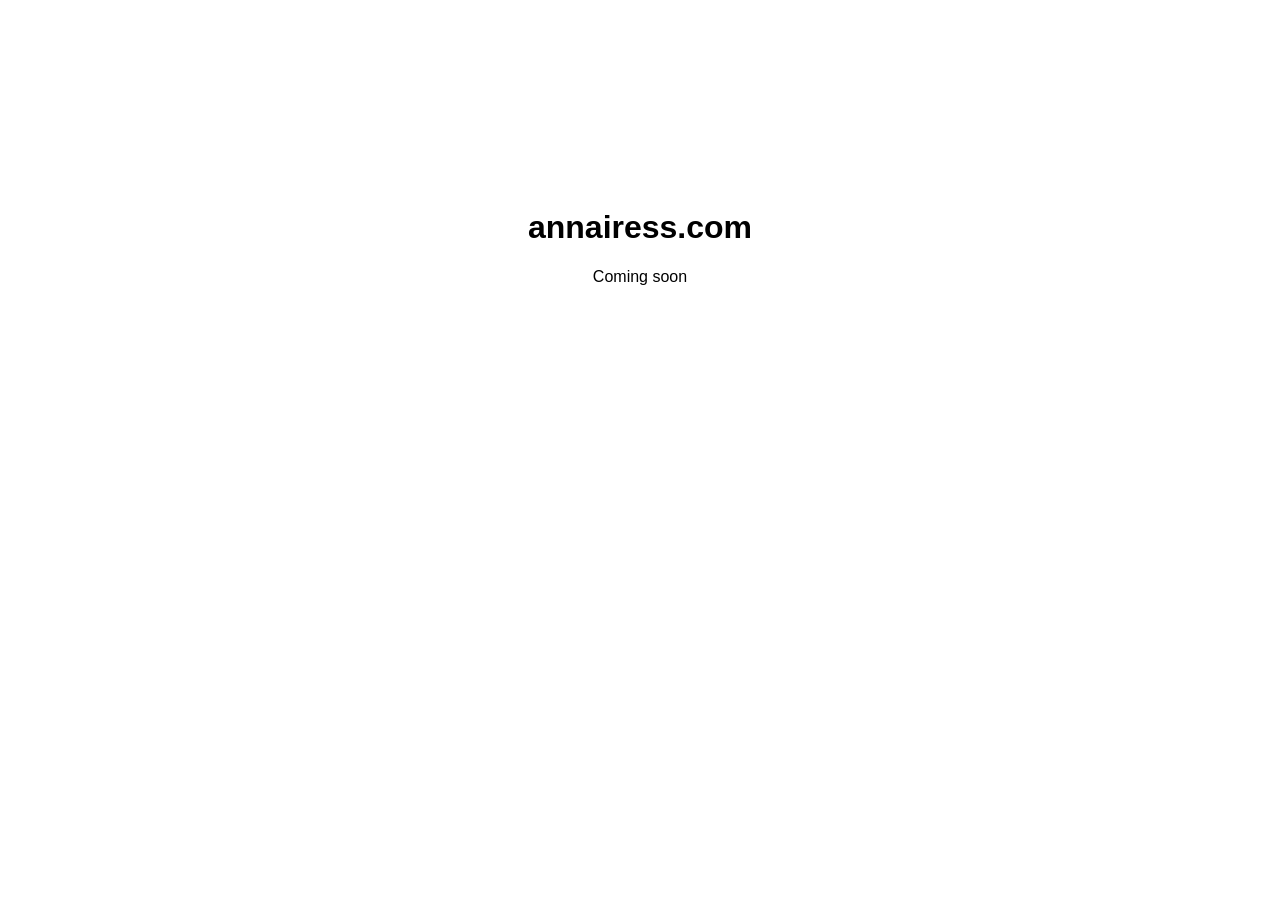
==== index.html @ ee12706c "Create index.html" ====
<!DOCTYPE html>
  <html lang="en">
  <head><meta charset="utf-8"><meta name="viewport" content="width=device-width, initial-scale=1"><title>annairess.com</title></head>
  <body style="font-family:sans-serif;text-align:center;padding-top:20vh"><h1>annairess.com</h1><p>Coming soon</p></body>
  </html>
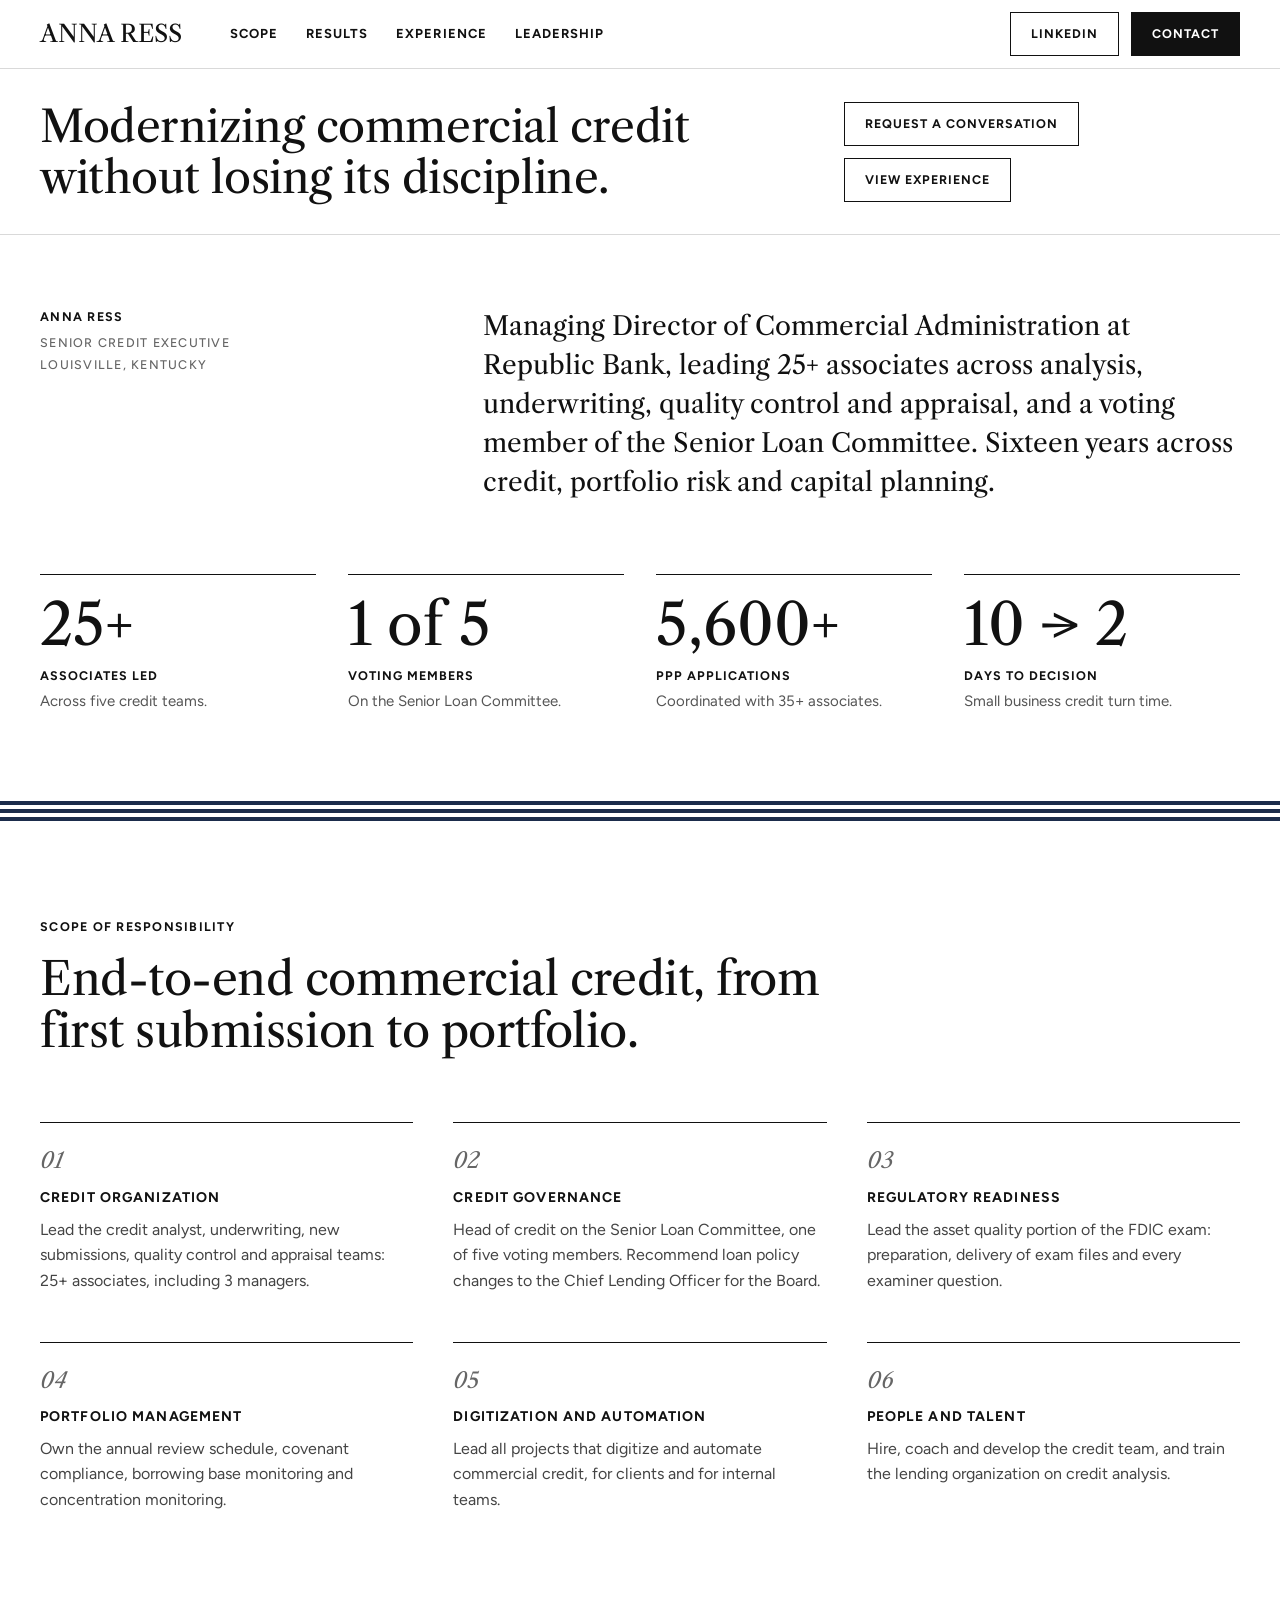
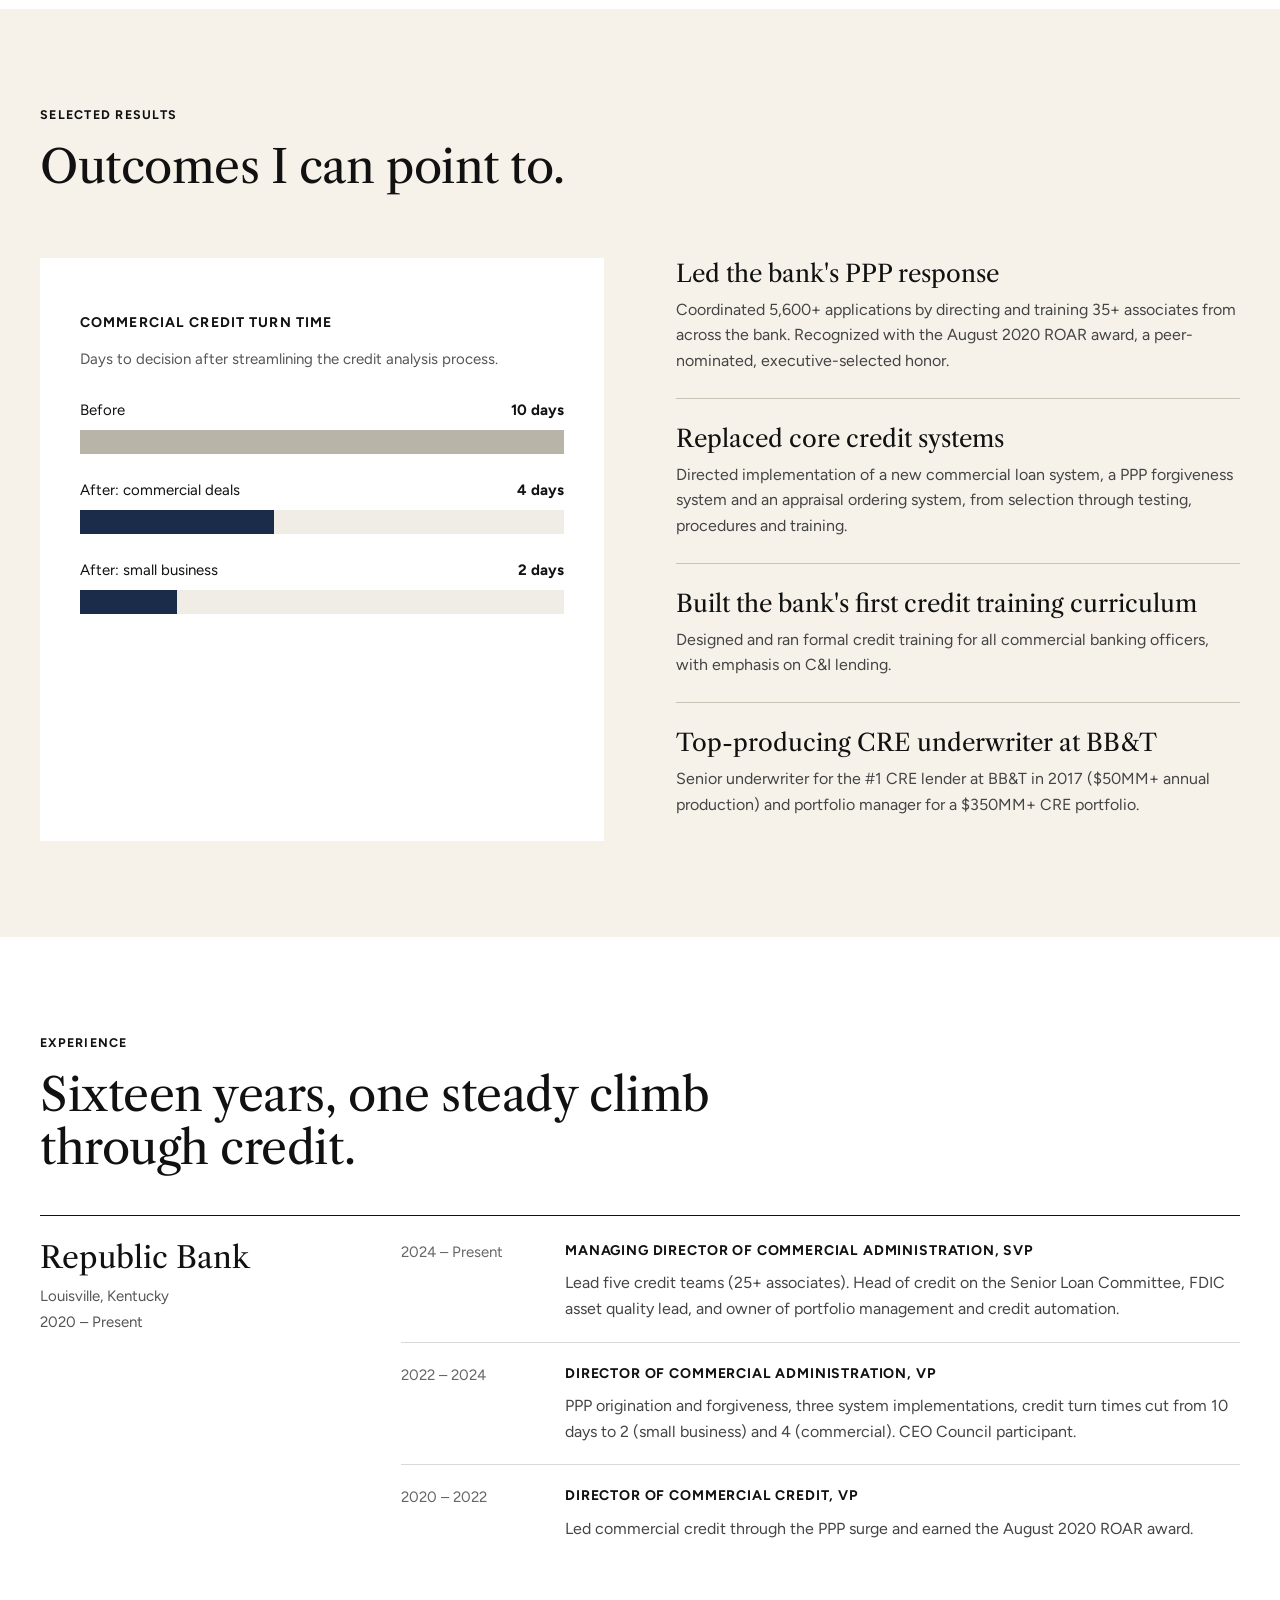
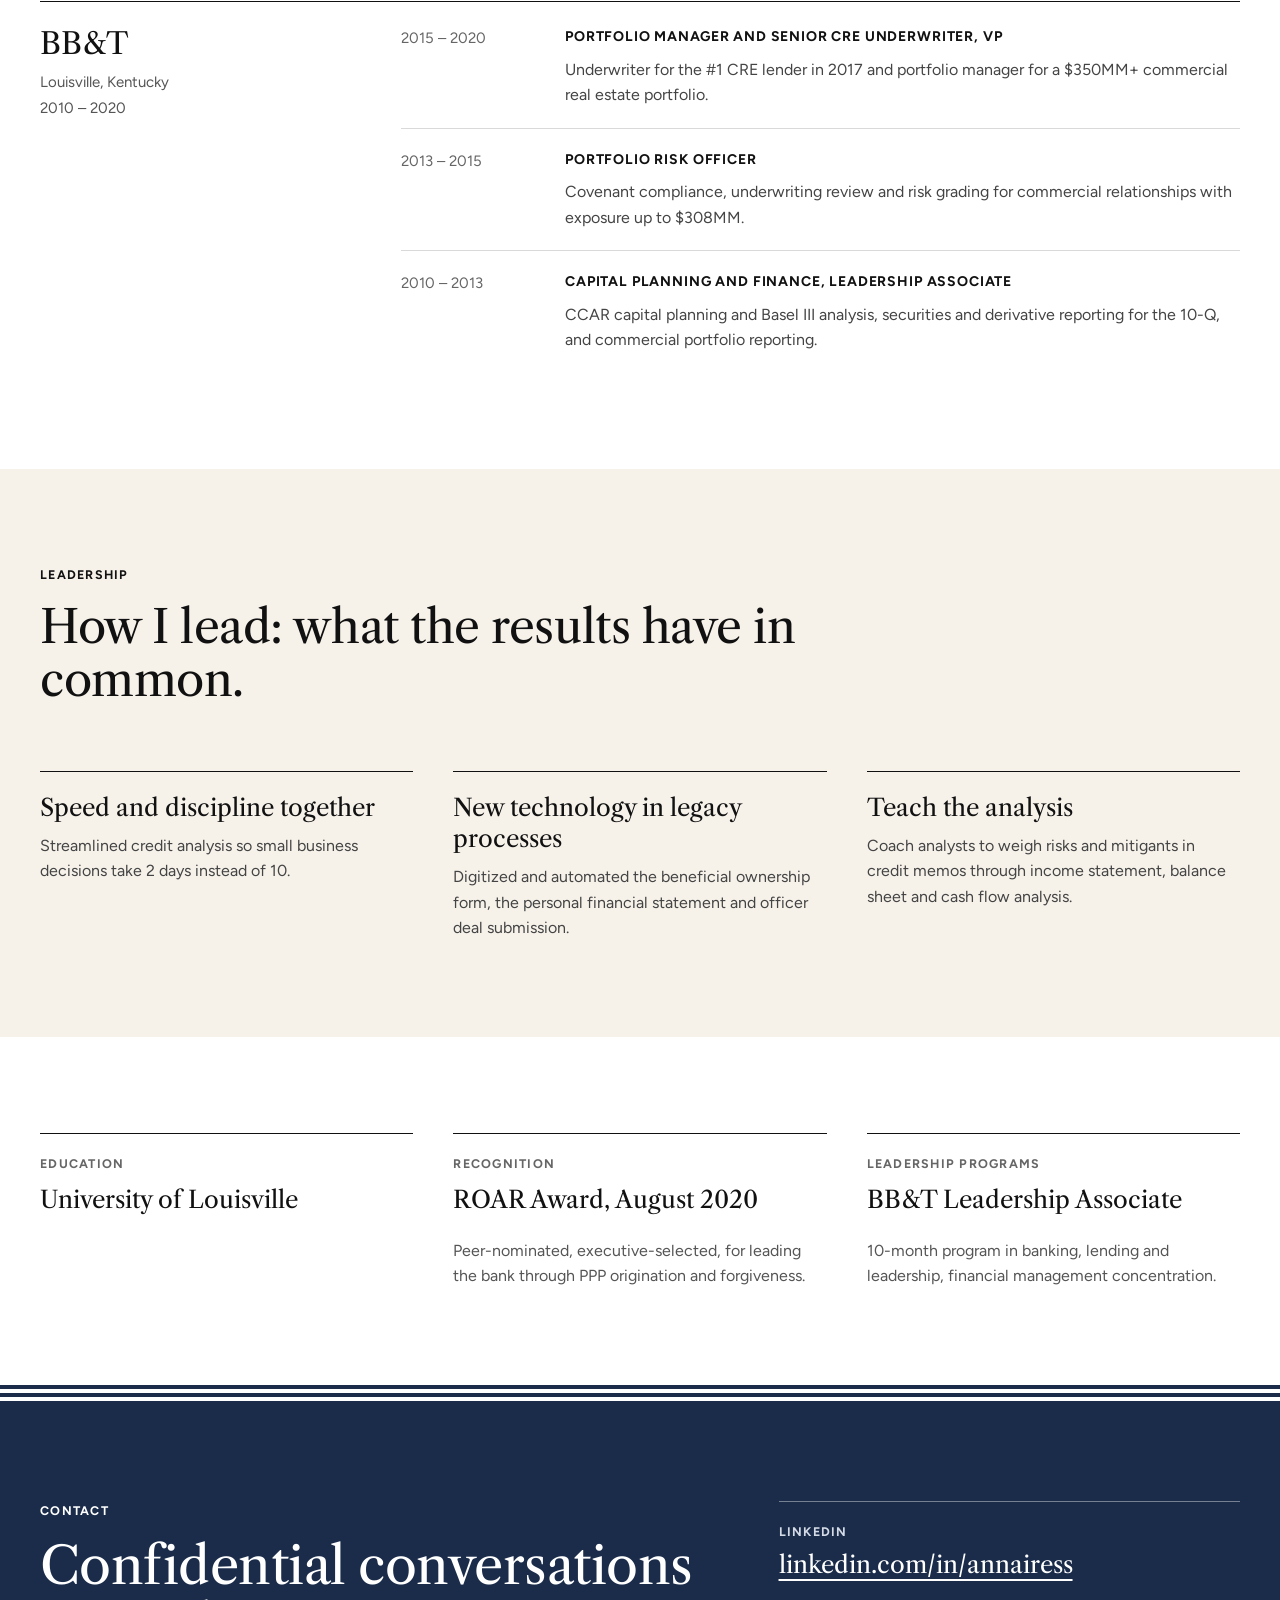
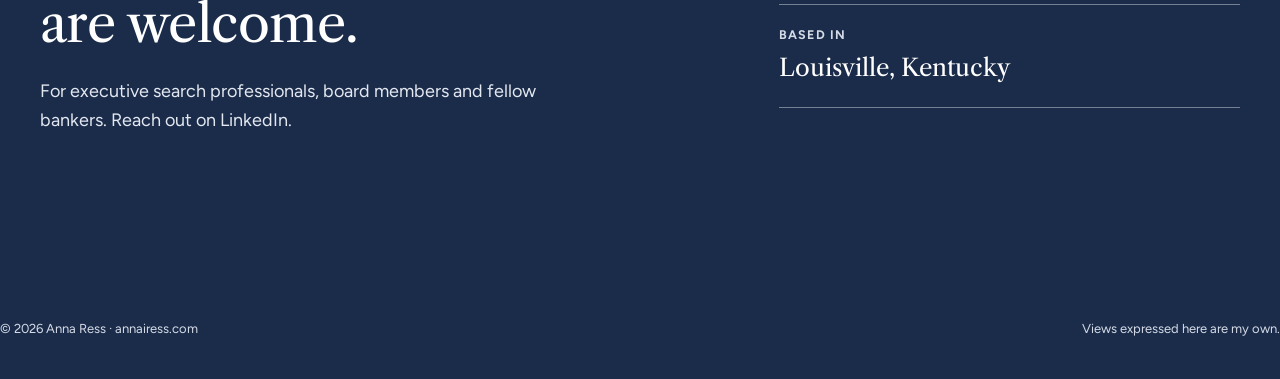
==== commit 38f02b3f: "Build production site from approved design Replaces the coming-soon placeholder with a responsive, s" ====
--- a/index.html
+++ b/index.html
@@ -1,5 +1,339 @@
 <!DOCTYPE html>
-  <html lang="en">
-  <head><meta charset="utf-8"><meta name="viewport" content="width=device-width, initial-scale=1"><title>annairess.com</title></head>
-  <body style="font-family:sans-serif;text-align:center;padding-top:20vh"><h1>annairess.com</h1><p>Coming soon</p></body>
-  </html>
+<html lang="en">
+<head>
+<meta charset="UTF-8">
+<meta name="viewport" content="width=device-width, initial-scale=1">
+<title>Anna Ress | Senior Credit Executive</title>
+<meta name="description" content="Managing Director of Commercial Administration at Republic Bank, leading 25+ associates across analysis, underwriting, quality control and appraisal, and a voting member of the Senior Loan Committee. Sixteen years across credit, portfolio risk and capital planning.">
+<link rel="canonical" href="https://annairess.com/">
+<meta name="theme-color" content="#1B2C4B">
+
+<meta property="og:type" content="website">
+<meta property="og:title" content="Anna Ress | Senior Credit Executive">
+<meta property="og:description" content="Managing Director of Commercial Administration at Republic Bank, leading 25+ associates across analysis, underwriting, quality control and appraisal, and a voting member of the Senior Loan Committee.">
+<meta property="og:url" content="https://annairess.com/">
+<meta property="og:site_name" content="Anna Ress">
+
+<meta name="twitter:card" content="summary">
+<meta name="twitter:title" content="Anna Ress | Senior Credit Executive">
+<meta name="twitter:description" content="Managing Director of Commercial Administration at Republic Bank, leading 25+ associates across analysis, underwriting, quality control and appraisal, and a voting member of the Senior Loan Committee.">
+
+<link rel="icon" type="image/svg+xml" href="data:image/svg+xml,%3Csvg xmlns='http://www.w3.org/2000/svg' viewBox='0 0 64 64'%3E%3Crect width='64' height='64' fill='%231B2C4B'/%3E%3Ctext x='32' y='42' font-family='Georgia, serif' font-size='26' fill='%23FFFFFF' text-anchor='middle'%3EAR%3C/text%3E%3C/svg%3E">
+
+<link rel="preconnect" href="https://fonts.googleapis.com">
+<link rel="preconnect" href="https://fonts.gstatic.com" crossorigin>
+<link href="https://fonts.googleapis.com/css2?family=Figtree:wght@400;500;700&amp;family=Libre+Caslon+Text:ital@0;1&amp;display=swap" rel="stylesheet">
+
+<link rel="stylesheet" href="css/styles.css">
+</head>
+<body>
+<a class="skip-link" href="#main">Skip to content</a>
+
+<header id="top" class="site-header">
+  <div class="container header-inner">
+    <div class="header-left">
+      <a href="#top" class="wordmark">ANNA RESS</a>
+      <nav class="primary-nav" aria-label="Primary" id="primary-nav">
+        <a class="navlink" href="#scope">Scope</a>
+        <a class="navlink" href="#results">Results</a>
+        <a class="navlink" href="#experience">Experience</a>
+        <a class="navlink" href="#leadership">Leadership</a>
+        <a class="navlink nav-linkedin-mobile" href="https://www.linkedin.com/in/annairess">LinkedIn</a>
+      </nav>
+    </div>
+    <div class="header-right">
+      <a href="https://www.linkedin.com/in/annairess" class="btn btn-outline btn-linkedin">LinkedIn</a>
+      <a href="#contact" class="btn btn-solid">Contact</a>
+      <button type="button" class="menu-toggle" id="menu-toggle" aria-expanded="false" aria-controls="primary-nav">
+        <span class="sr-only">Menu</span>
+        <span class="menu-toggle-icon" aria-hidden="true"></span>
+      </button>
+    </div>
+  </div>
+</header>
+
+<main id="main">
+
+  <section class="statement">
+    <div class="container statement-inner">
+      <h1>Modernizing commercial credit without losing its discipline.</h1>
+      <div class="statement-actions">
+        <a href="#contact" class="btn btn-outline">Request a conversation</a>
+        <a href="#experience" class="btn btn-outline">View experience</a>
+      </div>
+    </div>
+  </section>
+
+  <!-- TODO: full-width photo band goes here once a professional photo is available -->
+
+  <section class="intro">
+    <div class="container intro-inner">
+      <div class="intro-meta">
+        <div class="intro-name">Anna Ress</div>
+        <div class="intro-title">Senior Credit Executive</div>
+        <div class="intro-location">Louisville, Kentucky</div>
+      </div>
+      <p class="intro-copy">Managing Director of Commercial Administration at Republic Bank, leading 25+ associates across analysis, underwriting, quality control and appraisal, and a voting member of the Senior Loan Committee. Sixteen years across credit, portfolio risk and capital planning.</p>
+    </div>
+  </section>
+
+  <section class="stats" aria-label="Career at a glance">
+    <div class="container stats-grid">
+      <div class="stat">
+        <div class="stat-number">25+</div>
+        <div class="stat-label">Associates led</div>
+        <div class="stat-copy">Across five credit teams.</div>
+      </div>
+      <div class="stat">
+        <div class="stat-number">1 of 5</div>
+        <div class="stat-label">Voting members</div>
+        <div class="stat-copy">On the Senior Loan Committee.</div>
+      </div>
+      <div class="stat">
+        <div class="stat-number">5,600+</div>
+        <div class="stat-label">PPP applications</div>
+        <div class="stat-copy">Coordinated with 35+ associates.</div>
+      </div>
+      <div class="stat">
+        <div class="stat-number">10 &rarr; 2</div>
+        <div class="stat-label">Days to decision</div>
+        <div class="stat-copy">Small business credit turn time.</div>
+      </div>
+    </div>
+  </section>
+
+  <div class="stripe-band" aria-hidden="true"></div>
+
+  <section id="scope" class="section">
+    <div class="container">
+      <div class="eyebrow">Scope of responsibility</div>
+      <h2 class="section-heading">End-to-end commercial credit, from first submission to portfolio.</h2>
+      <div class="scope-grid">
+        <div class="scope-card">
+          <div class="scope-index">01</div>
+          <h3>Credit organization</h3>
+          <p>Lead the credit analyst, underwriting, new submissions, quality control and appraisal teams: 25+ associates, including 3 managers.</p>
+        </div>
+        <div class="scope-card">
+          <div class="scope-index">02</div>
+          <h3>Credit governance</h3>
+          <p>Head of credit on the Senior Loan Committee, one of five voting members. Recommend loan policy changes to the Chief Lending Officer for the Board.</p>
+        </div>
+        <div class="scope-card">
+          <div class="scope-index">03</div>
+          <h3>Regulatory readiness</h3>
+          <p>Lead the asset quality portion of the FDIC exam: preparation, delivery of exam files and every examiner question.</p>
+        </div>
+        <div class="scope-card">
+          <div class="scope-index">04</div>
+          <h3>Portfolio management</h3>
+          <p>Own the annual review schedule, covenant compliance, borrowing base monitoring and concentration monitoring.</p>
+        </div>
+        <div class="scope-card">
+          <div class="scope-index">05</div>
+          <h3>Digitization and automation</h3>
+          <p>Lead all projects that digitize and automate commercial credit, for clients and for internal teams.</p>
+        </div>
+        <div class="scope-card">
+          <div class="scope-index">06</div>
+          <h3>People and talent</h3>
+          <p>Hire, coach and develop the credit team, and train the lending organization on credit analysis.</p>
+        </div>
+      </div>
+    </div>
+  </section>
+
+  <section id="results" class="section section-cream">
+    <div class="container">
+      <div class="eyebrow">Selected results</div>
+      <h2 class="section-heading">Outcomes I can point to.</h2>
+      <div class="results-grid">
+        <div class="turn-time-card">
+          <h3 class="turn-time-title">Commercial credit turn time</h3>
+          <p class="turn-time-copy">Days to decision after streamlining the credit analysis process.</p>
+          <div class="bars">
+            <div class="bar-row">
+              <div class="bar-labels"><span>Before</span><span class="bar-value">10 days</span></div>
+              <div class="bar-track"><div class="bar-fill bar-fill-before" style="width:100%"></div></div>
+            </div>
+            <div class="bar-row">
+              <div class="bar-labels"><span>After: commercial deals</span><span class="bar-value">4 days</span></div>
+              <div class="bar-track"><div class="bar-fill bar-fill-after" style="width:40%"></div></div>
+            </div>
+            <div class="bar-row">
+              <div class="bar-labels"><span>After: small business</span><span class="bar-value">2 days</span></div>
+              <div class="bar-track"><div class="bar-fill bar-fill-after" style="width:20%"></div></div>
+            </div>
+          </div>
+        </div>
+        <div class="results-list">
+          <div class="results-item">
+            <h3>Led the bank's PPP response</h3>
+            <p>Coordinated 5,600+ applications by directing and training 35+ associates from across the bank. Recognized with the August 2020 ROAR award, a peer-nominated, executive-selected honor.</p>
+          </div>
+          <div class="results-item">
+            <h3>Replaced core credit systems</h3>
+            <p>Directed implementation of a new commercial loan system, a PPP forgiveness system and an appraisal ordering system, from selection through testing, procedures and training.</p>
+          </div>
+          <div class="results-item">
+            <h3>Built the bank's first credit training curriculum</h3>
+            <p>Designed and ran formal credit training for all commercial banking officers, with emphasis on C&amp;I lending.</p>
+          </div>
+          <div class="results-item results-item-last">
+            <h3>Top-producing CRE underwriter at BB&amp;T</h3>
+            <p>Senior underwriter for the #1 CRE lender at BB&amp;T in 2017 ($50MM+ annual production) and portfolio manager for a $350MM+ CRE portfolio.</p>
+          </div>
+        </div>
+      </div>
+    </div>
+  </section>
+
+  <section id="experience" class="section">
+    <div class="container">
+      <div class="eyebrow">Experience</div>
+      <h2 class="section-heading">Sixteen years, one steady climb through credit.</h2>
+
+      <div class="job">
+        <div class="job-company">
+          <h3>Republic Bank</h3>
+          <div class="job-location">Louisville, Kentucky</div>
+          <div class="job-years">2020 &ndash; Present</div>
+          <!-- TODO: add bank asset size here -->
+        </div>
+        <div class="job-roles">
+          <div class="role">
+            <div class="role-years">2024 &ndash; Present</div>
+            <div class="role-body">
+              <h4>Managing Director of Commercial Administration, SVP</h4>
+              <p>Lead five credit teams (25+ associates). Head of credit on the Senior Loan Committee, FDIC asset quality lead, and owner of portfolio management and credit automation.</p>
+            </div>
+          </div>
+          <div class="role">
+            <div class="role-years">2022 &ndash; 2024</div>
+            <div class="role-body">
+              <h4>Director of Commercial Administration, VP</h4>
+              <p>PPP origination and forgiveness, three system implementations, credit turn times cut from 10 days to 2 (small business) and 4 (commercial). CEO Council participant.</p>
+            </div>
+          </div>
+          <div class="role">
+            <div class="role-years">2020 &ndash; 2022</div>
+            <div class="role-body">
+              <h4>Director of Commercial Credit, VP</h4>
+              <p>Led commercial credit through the PPP surge and earned the August 2020 ROAR award.</p>
+            </div>
+          </div>
+        </div>
+      </div>
+
+      <div class="job">
+        <div class="job-company">
+          <h3>BB&amp;T</h3>
+          <div class="job-location">Louisville, Kentucky</div>
+          <div class="job-years">2010 &ndash; 2020</div>
+        </div>
+        <div class="job-roles">
+          <div class="role">
+            <div class="role-years">2015 &ndash; 2020</div>
+            <div class="role-body">
+              <h4>Portfolio Manager and Senior CRE Underwriter, VP</h4>
+              <p>Underwriter for the #1 CRE lender in 2017 and portfolio manager for a $350MM+ commercial real estate portfolio.</p>
+            </div>
+          </div>
+          <div class="role">
+            <div class="role-years">2013 &ndash; 2015</div>
+            <div class="role-body">
+              <h4>Portfolio Risk Officer</h4>
+              <p>Covenant compliance, underwriting review and risk grading for commercial relationships with exposure up to $308MM.</p>
+            </div>
+          </div>
+          <div class="role">
+            <div class="role-years">2010 &ndash; 2013</div>
+            <div class="role-body">
+              <h4>Capital Planning and Finance, Leadership Associate</h4>
+              <p>CCAR capital planning and Basel III analysis, securities and derivative reporting for the 10-Q, and commercial portfolio reporting.</p>
+            </div>
+          </div>
+        </div>
+      </div>
+    </div>
+  </section>
+
+  <section id="leadership" class="section section-cream">
+    <div class="container">
+      <div class="eyebrow">Leadership</div>
+      <h2 class="section-heading">How I lead: what the results have in common.</h2>
+      <div class="leadership-grid">
+        <div class="leadership-card">
+          <h3>Speed and discipline together</h3>
+          <p>Streamlined credit analysis so small business decisions take 2 days instead of 10.</p>
+        </div>
+        <div class="leadership-card">
+          <h3>New technology in legacy processes</h3>
+          <p>Digitized and automated the beneficial ownership form, the personal financial statement and officer deal submission.</p>
+        </div>
+        <div class="leadership-card">
+          <h3>Teach the analysis</h3>
+          <p>Coach analysts to weigh risks and mitigants in credit memos through income statement, balance sheet and cash flow analysis.</p>
+        </div>
+      </div>
+    </div>
+  </section>
+
+  <section class="section edu-recognition" aria-label="Education and recognition">
+    <div class="container edu-grid">
+      <div class="edu-card">
+        <div class="eyebrow eyebrow-muted">Education</div>
+        <h3>University of Louisville</h3>
+        <!-- TODO: add degree and graduation year here -->
+      </div>
+      <div class="edu-card">
+        <div class="eyebrow eyebrow-muted">Recognition</div>
+        <h3>ROAR Award, August 2020</h3>
+        <p>Peer-nominated, executive-selected, for leading the bank through PPP origination and forgiveness.</p>
+      </div>
+      <div class="edu-card">
+        <div class="eyebrow eyebrow-muted">Leadership programs</div>
+        <h3>BB&amp;T Leadership Associate</h3>
+        <p>10-month program in banking, lending and leadership, financial management concentration.</p>
+      </div>
+    </div>
+  </section>
+
+  <div class="stripe-band" aria-hidden="true"></div>
+
+  <section id="contact" class="section section-contact">
+    <div class="container">
+      <div class="contact-grid">
+        <div class="contact-copy">
+          <div class="eyebrow eyebrow-light">Contact</div>
+          <h2 class="section-heading contact-heading">Confidential conversations are welcome.</h2>
+          <p class="contact-lede">For executive search professionals, board members and fellow bankers. Reach out on LinkedIn.</p>
+          <!-- TODO: add "Download résumé (PDF)" button here once the PDF is ready -->
+        </div>
+        <div class="contact-details">
+          <!-- TODO: add email row here once a public email address is chosen -->
+          <div class="contact-row">
+            <div class="contact-row-label">LinkedIn</div>
+            <a href="https://www.linkedin.com/in/annairess" class="contact-row-value">linkedin.com/in/annairess</a>
+          </div>
+          <div class="contact-row contact-row-bordered">
+            <div class="contact-row-label">Based in</div>
+            <div class="contact-row-value contact-row-static">Louisville, Kentucky</div>
+          </div>
+        </div>
+      </div>
+    </div>
+  </section>
+
+</main>
+
+<footer class="site-footer">
+  <div class="container footer-inner">
+    <span>&copy; 2026 Anna Ress &middot; annairess.com</span>
+    <span>Views expressed here are my own.</span>
+  </div>
+</footer>
+
+<script src="js/main.js"></script>
+</body>
+</html>
--- a/css/styles.css
+++ b/css/styles.css
@@ -0,0 +1,910 @@
+:root {
+  --accent: #1B2C4B;
+  --ink: #111111;
+  --cream: #F6F2EA;
+  --rule: #D9D9D9;
+  --muted: #666666;
+  --muted-copy: #444444;
+  --muted-light: #555555;
+  --white: #FFFFFF;
+  --max-width: 1280px;
+  --side-padding: 20px;
+  --header-height: 64px;
+}
+
+@media (min-width: 640px) {
+  :root {
+    --side-padding: 40px;
+  }
+}
+
+*, *::before, *::after {
+  box-sizing: border-box;
+}
+
+html {
+  scroll-behavior: smooth;
+  scroll-padding-top: calc(var(--header-height) + 12px);
+}
+
+@media (prefers-reduced-motion: reduce) {
+  html {
+    scroll-behavior: auto;
+  }
+  *, *::before, *::after {
+    animation-duration: 0.01ms !important;
+    animation-iteration-count: 1 !important;
+    transition-duration: 0.01ms !important;
+  }
+}
+
+body {
+  margin: 0;
+  background: var(--white);
+  color: var(--ink);
+  font-family: 'Figtree', sans-serif;
+  font-size: 17px;
+  line-height: 1.6;
+  -webkit-font-smoothing: antialiased;
+}
+
+h1, h2, h3, h4 {
+  font-family: 'Libre Caslon Text', serif;
+  font-weight: 400;
+  color: var(--ink);
+}
+
+p {
+  margin: 0;
+}
+
+a {
+  color: inherit;
+}
+
+img {
+  max-width: 100%;
+  display: block;
+}
+
+.container {
+  max-width: var(--max-width);
+  margin: 0 auto;
+  padding-left: var(--side-padding);
+  padding-right: var(--side-padding);
+  box-sizing: border-box;
+}
+
+.sr-only {
+  position: absolute;
+  width: 1px;
+  height: 1px;
+  padding: 0;
+  margin: -1px;
+  overflow: hidden;
+  clip: rect(0, 0, 0, 0);
+  white-space: nowrap;
+  border: 0;
+}
+
+.skip-link {
+  position: absolute;
+  left: 8px;
+  top: -100px;
+  background: var(--accent);
+  color: var(--white);
+  padding: 12px 20px;
+  font-size: 14px;
+  font-weight: 700;
+  text-decoration: none;
+  z-index: 100;
+  transition: top 0.15s ease;
+}
+
+.skip-link:focus {
+  top: 8px;
+}
+
+a:focus-visible,
+button:focus-visible {
+  outline: 3px solid var(--accent);
+  outline-offset: 2px;
+}
+
+/* Buttons */
+.btn {
+  display: inline-flex;
+  align-items: center;
+  justify-content: center;
+  min-height: 44px;
+  padding: 0 20px;
+  box-sizing: border-box;
+  font-size: 12.5px;
+  font-weight: 700;
+  letter-spacing: 0.08em;
+  text-transform: uppercase;
+  text-decoration: none;
+  white-space: nowrap;
+  border: 1px solid var(--ink);
+}
+
+.btn-outline {
+  color: var(--ink);
+  background: var(--white);
+}
+
+.btn-solid {
+  color: var(--white);
+  background: var(--ink);
+}
+
+/* Header */
+.site-header {
+  position: sticky;
+  top: 0;
+  z-index: 10;
+  background: var(--white);
+  border-bottom: 1px solid var(--rule);
+}
+
+.header-inner {
+  min-height: var(--header-height);
+  display: flex;
+  align-items: center;
+  justify-content: space-between;
+  flex-wrap: wrap;
+  gap: 8px 24px;
+  padding-top: 10px;
+  padding-bottom: 10px;
+}
+
+.header-left {
+  display: flex;
+  align-items: center;
+  gap: 48px;
+}
+
+.wordmark {
+  font-family: 'Libre Caslon Text', serif;
+  font-size: 24px;
+  letter-spacing: -0.01em;
+  color: var(--ink);
+  text-decoration: none;
+  white-space: nowrap;
+}
+
+.primary-nav {
+  display: flex;
+  align-items: center;
+  gap: 28px;
+}
+
+.navlink {
+  font-size: 13px;
+  font-weight: 700;
+  letter-spacing: 0.08em;
+  text-transform: uppercase;
+  color: var(--ink);
+  text-decoration: none;
+}
+
+.nav-linkedin-mobile {
+  display: none;
+}
+
+.header-right {
+  display: flex;
+  align-items: center;
+  gap: 12px;
+}
+
+.menu-toggle {
+  display: none;
+  align-items: center;
+  justify-content: center;
+  width: 44px;
+  height: 44px;
+  padding: 0;
+  background: var(--white);
+  border: 1px solid var(--ink);
+  cursor: pointer;
+}
+
+.menu-toggle-icon,
+.menu-toggle-icon::before,
+.menu-toggle-icon::after {
+  display: block;
+  width: 20px;
+  height: 2px;
+  background: var(--ink);
+  position: relative;
+  transition: transform 0.15s ease, opacity 0.15s ease;
+}
+
+.menu-toggle-icon::before,
+.menu-toggle-icon::after {
+  content: "";
+  position: absolute;
+  left: 0;
+}
+
+.menu-toggle-icon::before {
+  top: -6px;
+}
+
+.menu-toggle-icon::after {
+  top: 6px;
+}
+
+.menu-toggle[aria-expanded="true"] .menu-toggle-icon {
+  background: transparent;
+}
+
+.menu-toggle[aria-expanded="true"] .menu-toggle-icon::before {
+  top: 0;
+  transform: rotate(45deg);
+}
+
+.menu-toggle[aria-expanded="true"] .menu-toggle-icon::after {
+  top: 0;
+  transform: rotate(-45deg);
+}
+
+/* Stripe band */
+.stripe-band {
+  height: 20px;
+  background: repeating-linear-gradient(180deg, var(--accent) 0px, var(--accent) 4px, var(--white) 4px, var(--white) 8px);
+}
+
+/* Statement */
+.statement {
+  background: var(--white);
+  border-bottom: 1px solid var(--rule);
+}
+
+.statement-inner {
+  padding-top: 32px;
+  padding-bottom: 32px;
+  display: flex;
+  flex-direction: column;
+  gap: 24px;
+}
+
+.statement h1 {
+  margin: 0;
+  max-width: 780px;
+  font-size: clamp(30px, 6vw, 44px);
+  line-height: 1.15;
+  letter-spacing: -0.01em;
+}
+
+.statement-actions {
+  display: flex;
+  flex-wrap: wrap;
+  gap: 12px;
+}
+
+/* Intro */
+.intro-inner {
+  padding-top: 56px;
+  padding-bottom: 56px;
+  display: grid;
+  grid-template-columns: 1fr;
+  gap: 24px;
+}
+
+.intro-name {
+  font-size: 12.5px;
+  font-weight: 700;
+  letter-spacing: 0.1em;
+  text-transform: uppercase;
+  color: var(--ink);
+}
+
+.intro-title,
+.intro-location {
+  margin-top: 6px;
+  font-size: 12.5px;
+  font-weight: 500;
+  letter-spacing: 0.1em;
+  text-transform: uppercase;
+  color: var(--muted);
+}
+
+.intro-location {
+  margin-top: 2px;
+}
+
+.intro-copy {
+  max-width: 760px;
+  font-family: 'Libre Caslon Text', serif;
+  font-size: clamp(20px, 3.2vw, 26px);
+  line-height: 1.5;
+  color: var(--ink);
+}
+
+/* Stats */
+.stats-grid {
+  padding-bottom: 56px;
+  display: grid;
+  grid-template-columns: repeat(2, minmax(0, 1fr));
+  gap: 32px 24px;
+}
+
+.stat {
+  border-top: 1px solid var(--ink);
+  padding-top: 20px;
+}
+
+.stat-number {
+  font-family: 'Libre Caslon Text', serif;
+  font-size: clamp(38px, 7vw, 58px);
+  line-height: 1.05;
+  color: var(--ink);
+}
+
+.stat-label {
+  margin-top: 10px;
+  font-size: 12.5px;
+  font-weight: 700;
+  letter-spacing: 0.08em;
+  text-transform: uppercase;
+  color: var(--ink);
+}
+
+.stat-copy {
+  margin-top: 4px;
+  font-size: 15px;
+  line-height: 1.5;
+  color: var(--muted-light);
+}
+
+/* Section shared */
+.section {
+  padding: 56px 0;
+}
+
+.section-cream {
+  background: var(--cream);
+}
+
+.eyebrow {
+  font-size: 12.5px;
+  font-weight: 700;
+  letter-spacing: 0.1em;
+  text-transform: uppercase;
+  color: var(--ink);
+}
+
+.eyebrow-muted {
+  color: var(--muted);
+}
+
+.eyebrow-light {
+  color: var(--white);
+}
+
+.section-heading {
+  margin: 16px 0 0;
+  max-width: 800px;
+  font-size: clamp(28px, 5vw, 46px);
+  line-height: 1.15;
+  letter-spacing: -0.01em;
+}
+
+/* Scope */
+.scope-grid {
+  margin-top: 40px;
+  display: grid;
+  grid-template-columns: 1fr;
+  gap: 32px;
+}
+
+.scope-card {
+  border-top: 1px solid var(--ink);
+  padding-top: 20px;
+}
+
+.scope-index {
+  font-family: 'Libre Caslon Text', serif;
+  font-style: italic;
+  font-size: 22px;
+  color: var(--muted);
+}
+
+.scope-card h3 {
+  margin: 10px 0 0;
+  font-family: 'Figtree', sans-serif;
+  font-size: 14px;
+  line-height: 1.3;
+  font-weight: 700;
+  letter-spacing: 0.08em;
+  text-transform: uppercase;
+  color: var(--ink);
+}
+
+.scope-card p {
+  margin: 10px 0 0;
+  font-size: 16px;
+  line-height: 1.6;
+  color: var(--muted-copy);
+}
+
+/* Results */
+.results-grid {
+  margin-top: 40px;
+  display: grid;
+  grid-template-columns: 1fr;
+  gap: 32px;
+}
+
+.turn-time-card {
+  background: var(--white);
+  padding: 28px;
+}
+
+.turn-time-title {
+  font-family: 'Figtree', sans-serif;
+  font-size: 14px;
+  font-weight: 700;
+  letter-spacing: 0.08em;
+  text-transform: uppercase;
+  color: var(--ink);
+}
+
+.turn-time-copy {
+  margin-top: 8px;
+  font-size: 15px;
+  line-height: 1.5;
+  color: var(--muted-light);
+}
+
+.bars {
+  margin-top: 28px;
+  display: flex;
+  flex-direction: column;
+  gap: 24px;
+}
+
+.bar-labels {
+  display: flex;
+  justify-content: space-between;
+  font-size: 15px;
+  color: var(--ink);
+}
+
+.bar-value {
+  font-weight: 700;
+}
+
+.bar-track {
+  margin-top: 8px;
+  height: 24px;
+  background: #F0EDE6;
+}
+
+.bar-fill {
+  height: 24px;
+}
+
+.bar-fill-before {
+  background: #B9B4A8;
+}
+
+.bar-fill-after {
+  background: var(--accent);
+}
+
+.results-list {
+  display: flex;
+  flex-direction: column;
+}
+
+.results-item {
+  padding: 0 0 24px;
+  border-bottom: 1px solid #C9C3B5;
+}
+
+.results-item + .results-item {
+  padding-top: 24px;
+}
+
+.results-item-last {
+  border-bottom: none;
+}
+
+.results-item h3 {
+  margin: 0;
+  font-size: clamp(20px, 3vw, 24px);
+  line-height: 1.3;
+}
+
+.results-item p {
+  margin: 8px 0 0;
+  font-size: 16px;
+  line-height: 1.6;
+  color: var(--muted-copy);
+}
+
+/* Experience */
+.job {
+  margin-top: 40px;
+  padding-top: 24px;
+  border-top: 1px solid var(--ink);
+  display: grid;
+  grid-template-columns: 1fr;
+  gap: 24px;
+}
+
+.job:first-of-type {
+  margin-top: 40px;
+}
+
+.job-company h3 {
+  margin: 0;
+  font-size: clamp(24px, 3.5vw, 30px);
+  line-height: 1.2;
+}
+
+.job-location,
+.job-years {
+  margin-top: 8px;
+  font-size: 15px;
+  color: var(--muted-light);
+}
+
+.job-years {
+  margin-top: 2px;
+}
+
+.job-roles {
+  display: flex;
+  flex-direction: column;
+}
+
+.role {
+  display: grid;
+  grid-template-columns: 1fr;
+  gap: 6px;
+  padding: 20px 0;
+  border-top: 1px solid var(--rule);
+}
+
+.role:first-child {
+  padding-top: 0;
+  border-top: none;
+}
+
+.role-years {
+  font-size: 15px;
+  color: var(--muted);
+}
+
+.role-body h4 {
+  margin: 0;
+  font-family: 'Figtree', sans-serif;
+  font-size: 14px;
+  font-weight: 700;
+  letter-spacing: 0.06em;
+  text-transform: uppercase;
+  color: var(--ink);
+}
+
+.role-body p {
+  margin: 8px 0 0;
+  font-size: 16px;
+  line-height: 1.6;
+  color: var(--muted-copy);
+}
+
+/* Leadership */
+.leadership-grid {
+  margin-top: 40px;
+  display: grid;
+  grid-template-columns: 1fr;
+  gap: 32px;
+}
+
+.leadership-card {
+  border-top: 1px solid var(--ink);
+  padding-top: 20px;
+}
+
+.leadership-card h3 {
+  margin: 0;
+  font-size: clamp(20px, 3vw, 24px);
+  line-height: 1.3;
+}
+
+.leadership-card p {
+  margin: 10px 0 0;
+  font-size: 16px;
+  line-height: 1.6;
+  color: var(--muted-copy);
+}
+
+/* Education / recognition */
+.edu-grid {
+  display: grid;
+  grid-template-columns: 1fr;
+  gap: 32px;
+}
+
+.edu-card {
+  border-top: 1px solid var(--ink);
+  padding-top: 20px;
+}
+
+.edu-card h3 {
+  margin-top: 10px;
+  font-size: clamp(20px, 3vw, 24px);
+  line-height: 1.3;
+}
+
+.edu-card p {
+  margin-top: 6px;
+  font-size: 16px;
+  line-height: 1.55;
+  color: var(--muted-light);
+}
+
+/* Contact */
+.section-contact {
+  background: var(--accent);
+  color: var(--white);
+  padding-bottom: 0;
+}
+
+.contact-grid {
+  display: grid;
+  grid-template-columns: 1fr;
+  gap: 48px;
+}
+
+.contact-heading {
+  color: var(--white);
+  font-size: clamp(30px, 5vw, 52px);
+  line-height: 1.12;
+}
+
+.contact-lede {
+  margin-top: 24px;
+  max-width: 520px;
+  font-size: 18px;
+  line-height: 1.6;
+  color: #E4E8F0;
+}
+
+.contact-details {
+  display: flex;
+  flex-direction: column;
+}
+
+.contact-row {
+  padding: 20px 0;
+  border-top: 1px solid rgba(255, 255, 255, 0.4);
+}
+
+.contact-row-bordered {
+  border-bottom: 1px solid rgba(255, 255, 255, 0.4);
+}
+
+.contact-row-label {
+  font-size: 12.5px;
+  font-weight: 700;
+  letter-spacing: 0.1em;
+  text-transform: uppercase;
+  color: #D5DBE6;
+}
+
+.contact-row-value {
+  display: inline-block;
+  margin-top: 4px;
+  font-family: 'Libre Caslon Text', serif;
+  font-size: clamp(18px, 3vw, 24px);
+  color: var(--white);
+  text-decoration: underline;
+  text-underline-offset: 6px;
+}
+
+.contact-row-static {
+  text-decoration: none;
+}
+
+/* Footer */
+.site-footer {
+  background: var(--accent);
+  color: #D5DBE6;
+}
+
+.footer-inner {
+  padding: 32px 0 32px;
+  display: flex;
+  flex-direction: column;
+  gap: 8px;
+  font-size: 13px;
+}
+
+/* Mobile nav (below 1024px) */
+@media (max-width: 1023px) {
+  .header-inner {
+    flex-wrap: nowrap;
+  }
+
+  .header-left {
+    gap: 20px;
+    min-width: 0;
+  }
+
+  .wordmark {
+    font-size: 18px;
+  }
+
+  .header-right {
+    gap: 8px;
+    flex-shrink: 0;
+  }
+
+  .header-right .btn {
+    padding: 0 12px;
+    font-size: 11px;
+  }
+
+  .primary-nav {
+    display: none;
+    position: absolute;
+    top: 100%;
+    left: 0;
+    right: 0;
+    background: var(--white);
+    border-bottom: 1px solid var(--rule);
+    flex-direction: column;
+    align-items: stretch;
+    gap: 0;
+    padding: 8px var(--side-padding) 16px;
+  }
+
+  .primary-nav.is-open {
+    display: flex;
+  }
+
+  .primary-nav .navlink {
+    padding: 14px 0;
+    border-bottom: 1px solid var(--rule);
+    min-height: 44px;
+    display: flex;
+    align-items: center;
+  }
+
+  .primary-nav .navlink:last-child {
+    border-bottom: none;
+  }
+
+  .nav-linkedin-mobile {
+    display: flex;
+  }
+
+  .btn-linkedin {
+    display: none;
+  }
+
+  .menu-toggle {
+    display: inline-flex;
+  }
+
+  .site-header {
+    position: sticky;
+  }
+
+  .header-inner {
+    position: relative;
+  }
+}
+
+@media (min-width: 640px) {
+  .stats-grid {
+    padding-bottom: 72px;
+  }
+
+  .intro-inner {
+    padding-top: 64px;
+    padding-bottom: 64px;
+  }
+
+  .scope-grid,
+  .leadership-grid,
+  .edu-grid {
+    grid-template-columns: repeat(2, minmax(0, 1fr));
+  }
+}
+
+@media (min-width: 1024px) {
+  :root {
+    --header-height: 68px;
+  }
+
+  .header-inner {
+    padding-top: 0;
+    padding-bottom: 0;
+  }
+
+  .statement-inner {
+    padding-top: 32px;
+    padding-bottom: 32px;
+    flex-direction: row;
+    align-items: center;
+    justify-content: space-between;
+  }
+
+  .intro-inner {
+    grid-template-columns: minmax(0, 0.8fr) minmax(0, 1.6fr);
+    column-gap: 64px;
+    align-items: start;
+    padding-top: 72px;
+    padding-bottom: 72px;
+  }
+
+  .stats-grid {
+    grid-template-columns: repeat(4, minmax(0, 1fr));
+    column-gap: 32px;
+    padding-bottom: 88px;
+  }
+
+  .section {
+    padding: 96px 0;
+  }
+
+  .scope-grid {
+    grid-template-columns: repeat(3, minmax(0, 1fr));
+    column-gap: 40px;
+    row-gap: 48px;
+    margin-top: 64px;
+  }
+
+  .results-grid {
+    grid-template-columns: minmax(0, 1fr) minmax(0, 1fr);
+    column-gap: 72px;
+    margin-top: 64px;
+  }
+
+  .turn-time-card {
+    padding: 40px;
+  }
+
+  .job {
+    grid-template-columns: minmax(0, 0.8fr) minmax(0, 2.2fr);
+    column-gap: 56px;
+  }
+
+  .role {
+    grid-template-columns: 140px minmax(0, 1fr);
+    column-gap: 24px;
+  }
+
+  .leadership-grid {
+    grid-template-columns: repeat(3, minmax(0, 1fr));
+    column-gap: 40px;
+    margin-top: 64px;
+  }
+
+  .edu-grid {
+    grid-template-columns: repeat(3, minmax(0, 1fr));
+    column-gap: 40px;
+  }
+
+  .contact-grid {
+    grid-template-columns: minmax(0, 1.3fr) minmax(0, 0.9fr);
+    column-gap: 72px;
+  }
+
+  .section-contact {
+    padding-top: 96px;
+  }
+
+  .footer-inner {
+    flex-direction: row;
+    justify-content: space-between;
+    padding-top: 88px;
+    padding-bottom: 40px;
+  }
+}
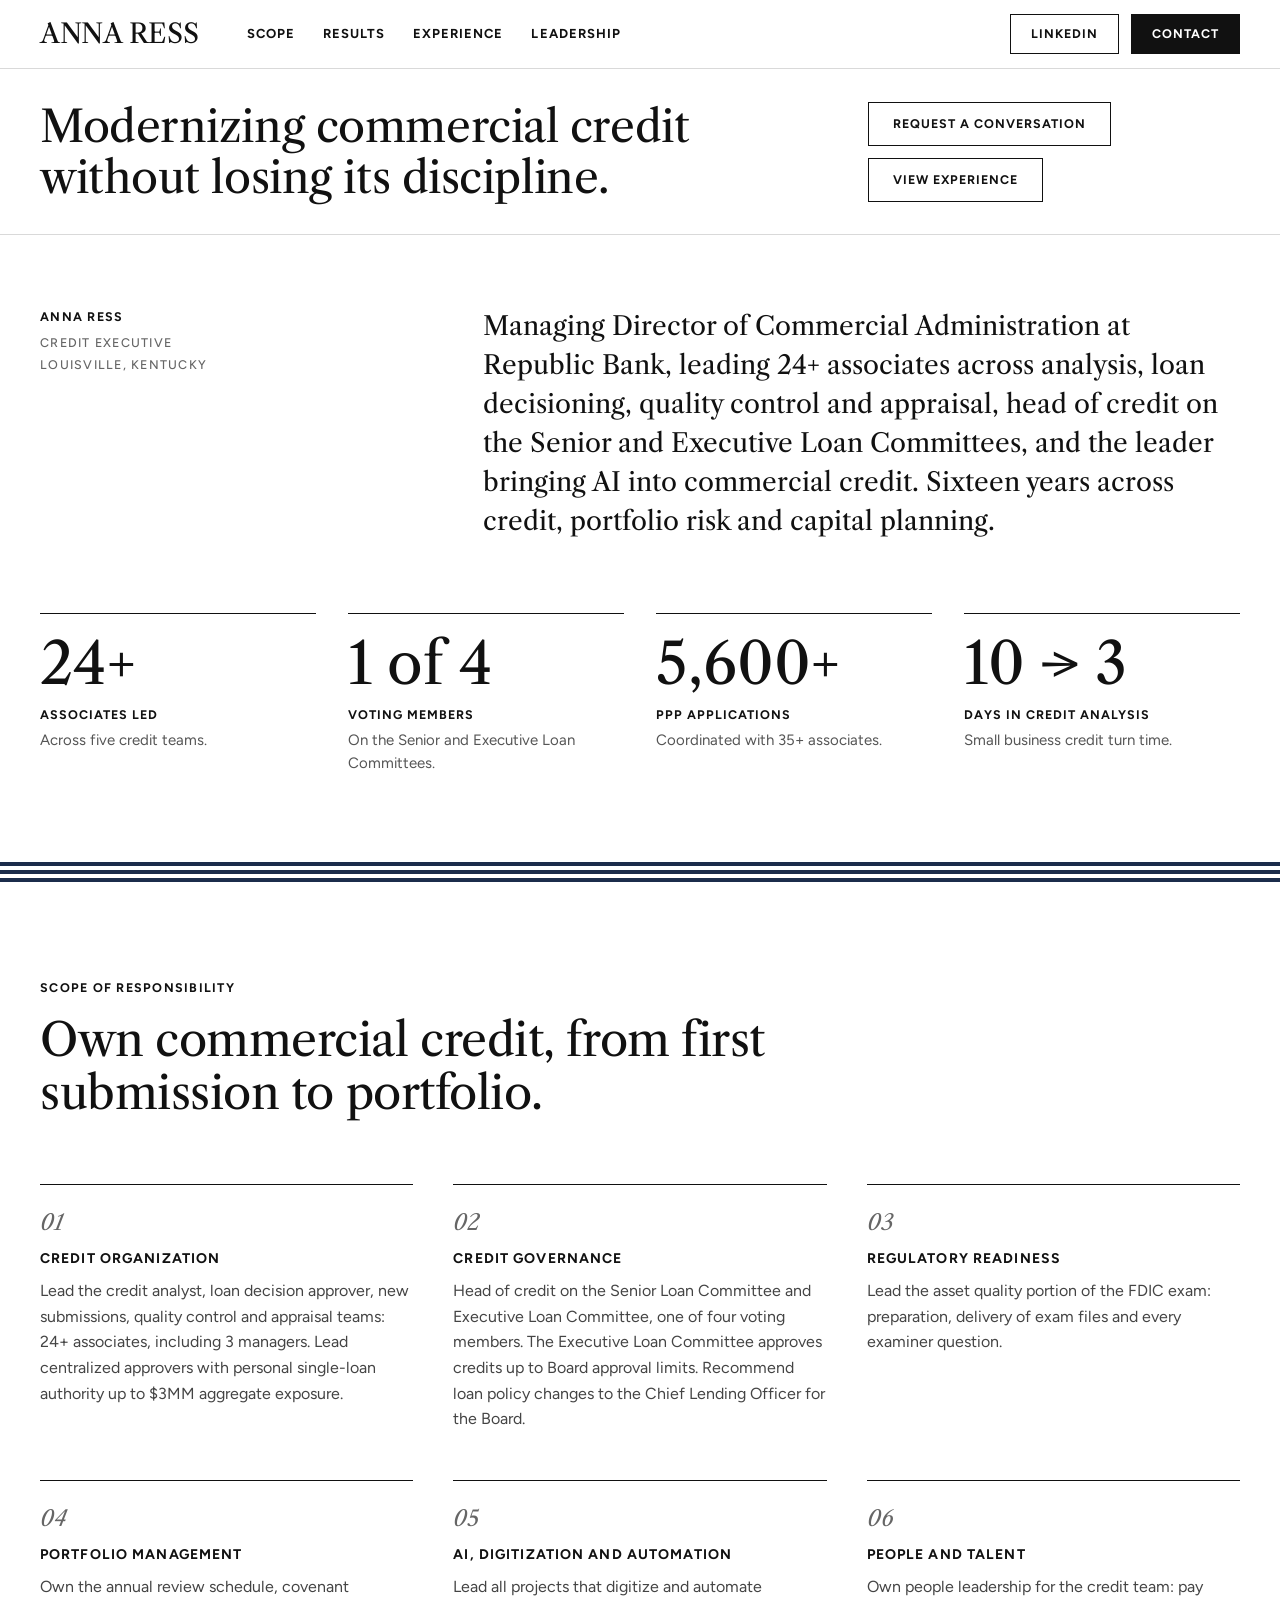
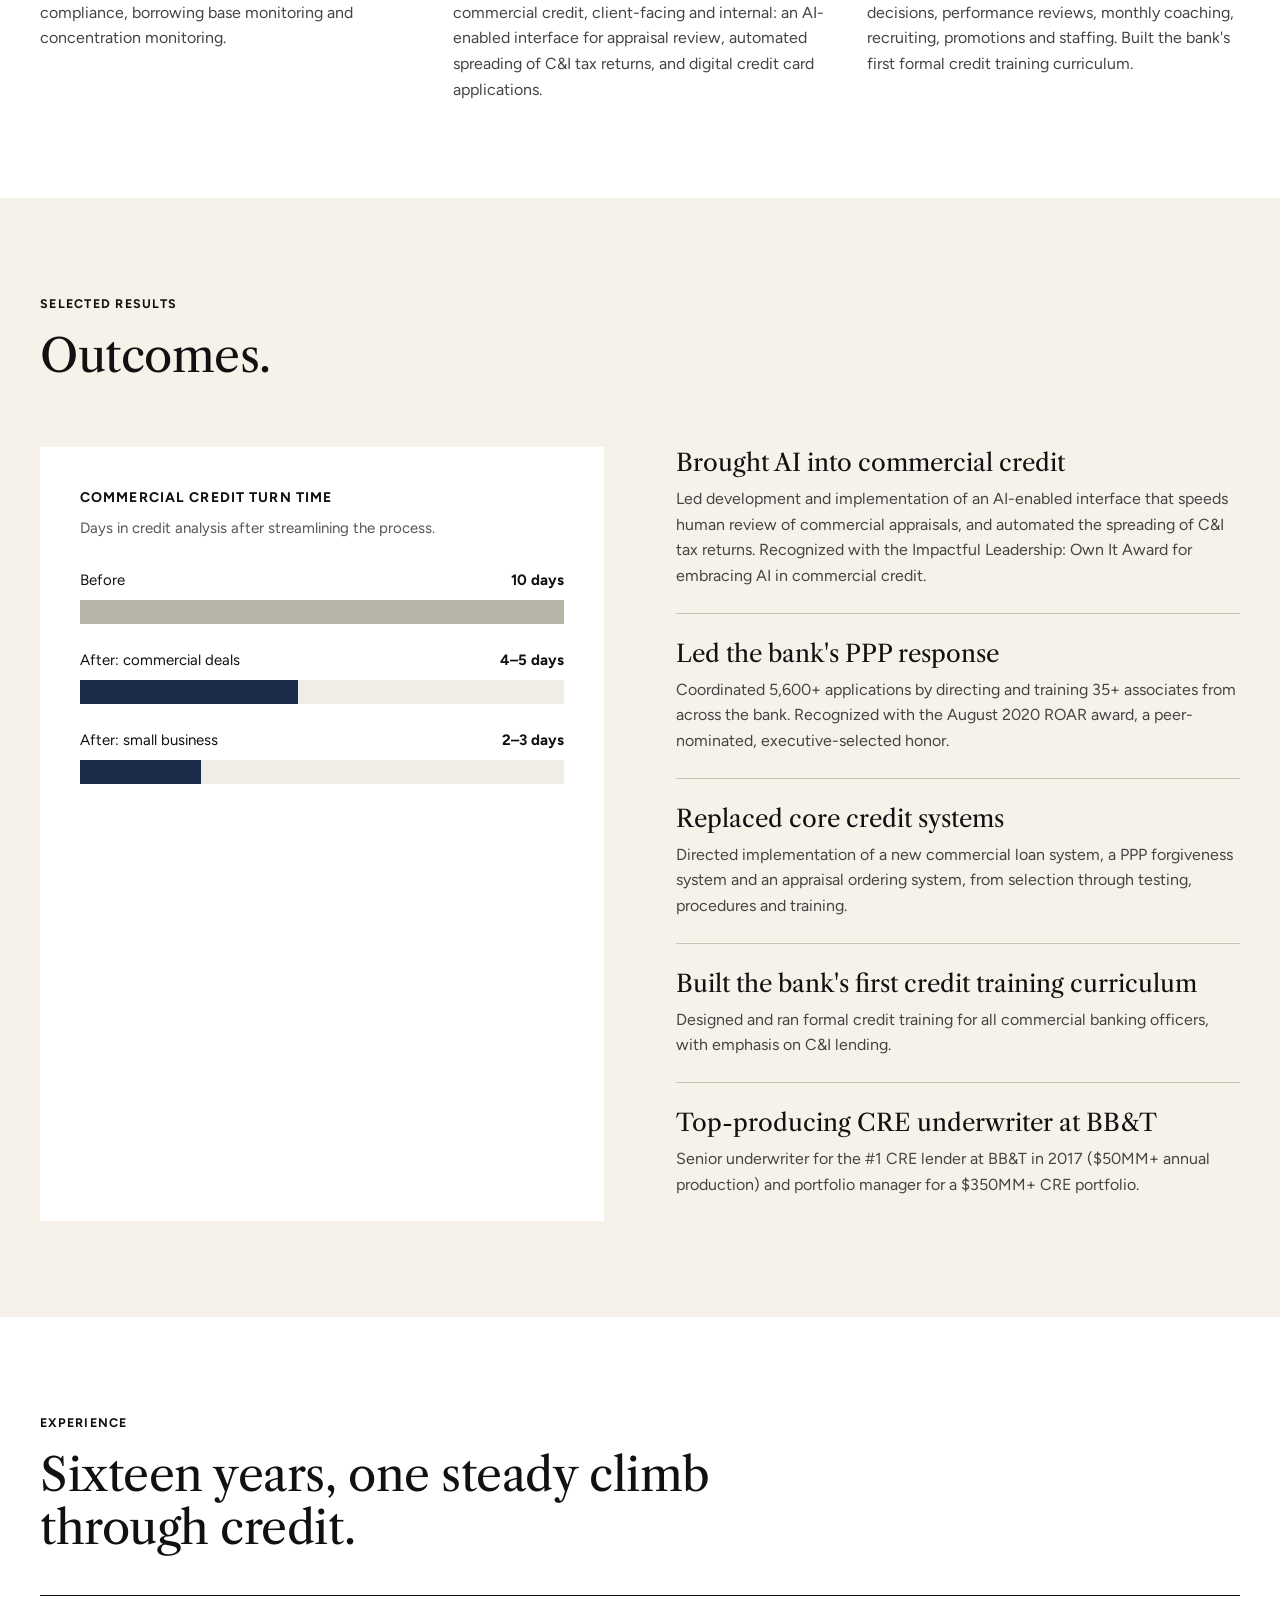
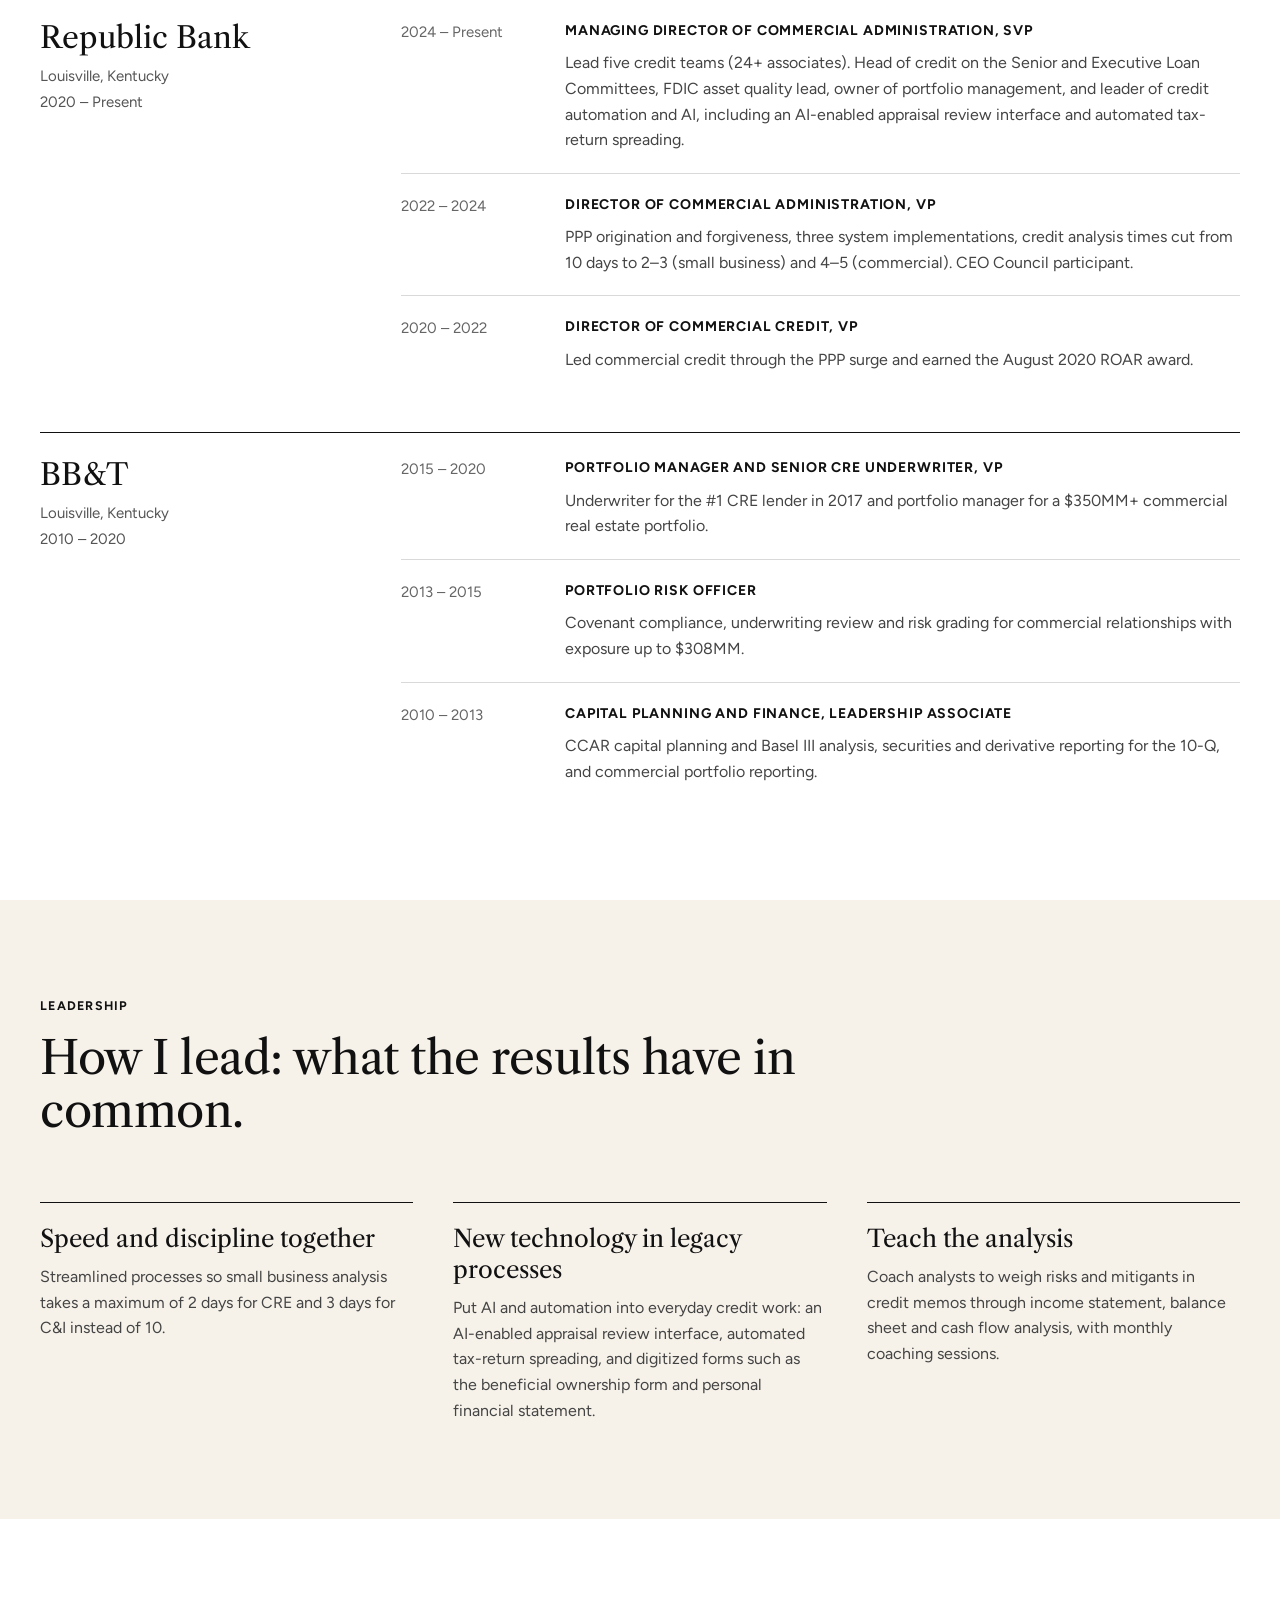
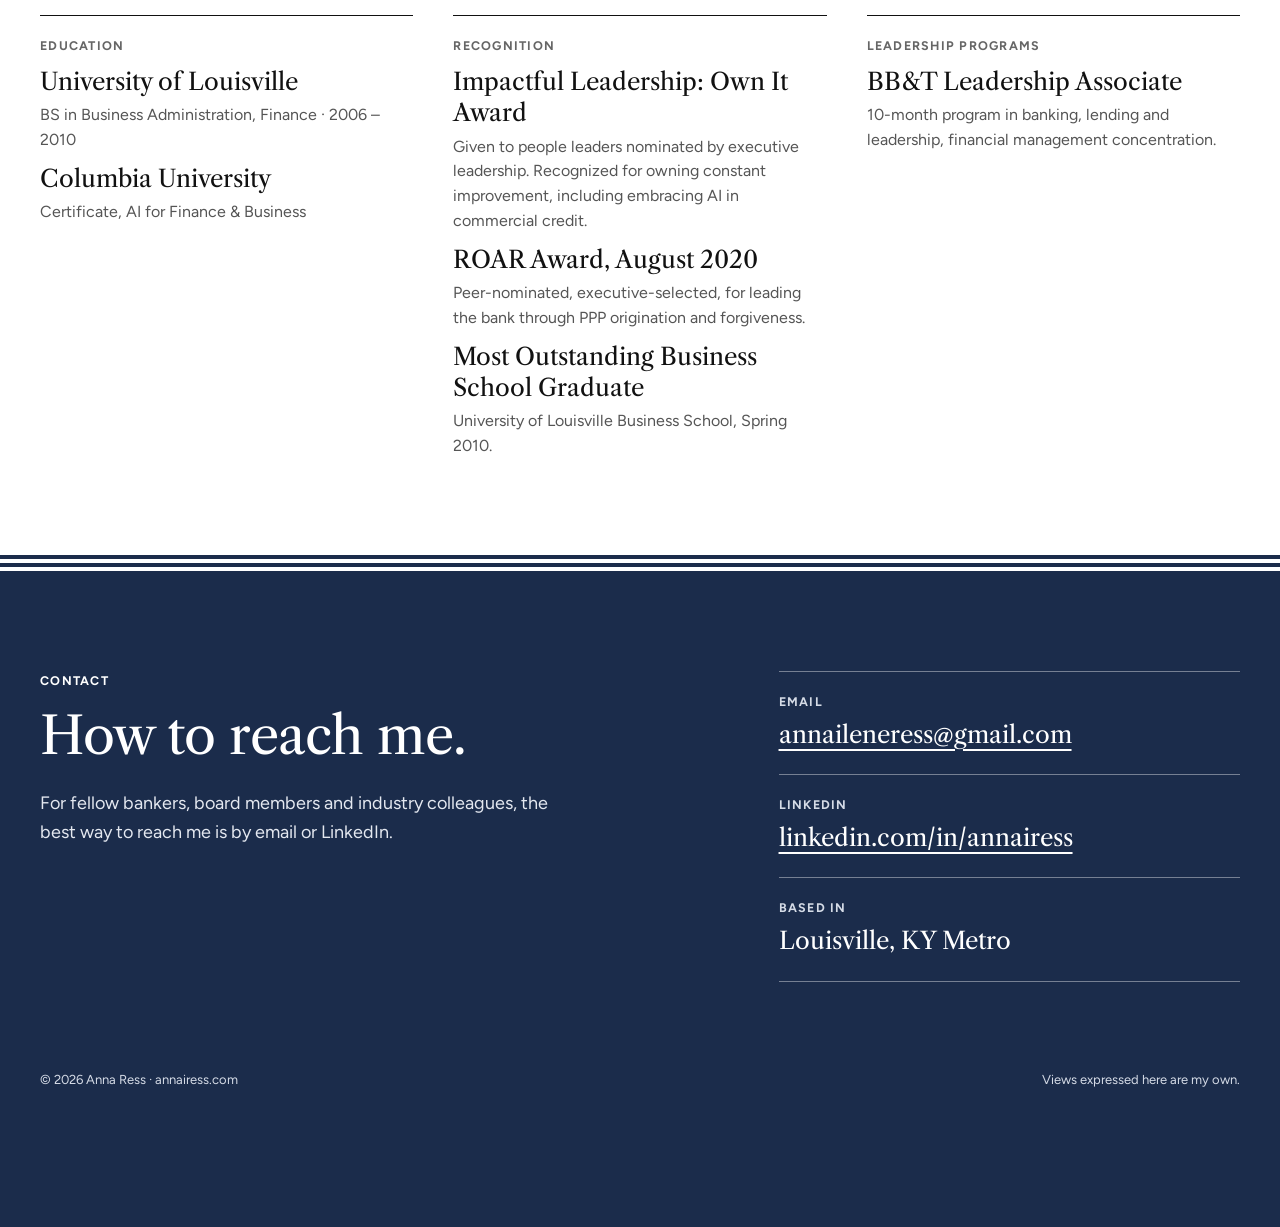
==== commit c8abba68: "Replace site content with approved mockup, rebuild responsive layout Replaces the previously-built i" ====
--- a/index.html
+++ b/index.html
@@ -1,93 +1,84 @@
-<!DOCTYPE html>
+<!doctype html>
 <html lang="en">
 <head>
-<meta charset="UTF-8">
+<meta charset="utf-8">
 <meta name="viewport" content="width=device-width, initial-scale=1">
-<title>Anna Ress | Senior Credit Executive</title>
-<meta name="description" content="Managing Director of Commercial Administration at Republic Bank, leading 25+ associates across analysis, underwriting, quality control and appraisal, and a voting member of the Senior Loan Committee. Sixteen years across credit, portfolio risk and capital planning.">
-<link rel="canonical" href="https://annairess.com/">
-<meta name="theme-color" content="#1B2C4B">
-
+<title>Anna Ress | Credit Executive</title>
+<meta name="description" content="Managing Director of Commercial Administration at Republic Bank in Louisville, KY. Sixteen years in commercial credit, portfolio risk and AI-enabled credit automation.">
 <meta property="og:type" content="website">
-<meta property="og:title" content="Anna Ress | Senior Credit Executive">
-<meta property="og:description" content="Managing Director of Commercial Administration at Republic Bank, leading 25+ associates across analysis, underwriting, quality control and appraisal, and a voting member of the Senior Loan Committee.">
+<meta property="og:title" content="Anna Ress | Credit Executive">
+<meta property="og:description" content="Modernizing commercial credit without losing its discipline.">
 <meta property="og:url" content="https://annairess.com/">
-<meta property="og:site_name" content="Anna Ress">
-
-<meta name="twitter:card" content="summary">
-<meta name="twitter:title" content="Anna Ress | Senior Credit Executive">
-<meta name="twitter:description" content="Managing Director of Commercial Administration at Republic Bank, leading 25+ associates across analysis, underwriting, quality control and appraisal, and a voting member of the Senior Loan Committee.">
-
-<link rel="icon" type="image/svg+xml" href="data:image/svg+xml,%3Csvg xmlns='http://www.w3.org/2000/svg' viewBox='0 0 64 64'%3E%3Crect width='64' height='64' fill='%231B2C4B'/%3E%3Ctext x='32' y='42' font-family='Georgia, serif' font-size='26' fill='%23FFFFFF' text-anchor='middle'%3EAR%3C/text%3E%3C/svg%3E">
-
+<link rel="icon" type="image/svg+xml" href="data:image/svg+xml,%3Csvg xmlns='http://www.w3.org/2000/svg' viewBox='0 0 64 64'%3E%3Crect width='64' height='64' fill='%23FFFFFF'/%3E%3Ctext x='32' y='42' font-family='Georgia, serif' font-size='26' fill='%231B2C4B' text-anchor='middle'%3EAR%3C/text%3E%3C/svg%3E">
 <link rel="preconnect" href="https://fonts.googleapis.com">
 <link rel="preconnect" href="https://fonts.gstatic.com" crossorigin>
-<link href="https://fonts.googleapis.com/css2?family=Figtree:wght@400;500;700&amp;family=Libre+Caslon+Text:ital@0;1&amp;display=swap" rel="stylesheet">
-
+<link href="https://fonts.googleapis.com/css2?family=Figtree:wght@400;500;600;700&amp;family=Libre+Caslon+Text:ital,wght@0,400;0,700;1,400&amp;display=swap" rel="stylesheet">
 <link rel="stylesheet" href="css/styles.css">
 </head>
 <body>
-<a class="skip-link" href="#main">Skip to content</a>
-
+
+<!-- NAV -->
 <header id="top" class="site-header">
   <div class="container header-inner">
     <div class="header-left">
       <a href="#top" class="wordmark">ANNA RESS</a>
-      <nav class="primary-nav" aria-label="Primary" id="primary-nav">
+      <nav class="primary-nav" aria-label="Primary">
         <a class="navlink" href="#scope">Scope</a>
         <a class="navlink" href="#results">Results</a>
         <a class="navlink" href="#experience">Experience</a>
         <a class="navlink" href="#leadership">Leadership</a>
-        <a class="navlink nav-linkedin-mobile" href="https://www.linkedin.com/in/annairess">LinkedIn</a>
       </nav>
     </div>
     <div class="header-right">
-      <a href="https://www.linkedin.com/in/annairess" class="btn btn-outline btn-linkedin">LinkedIn</a>
-      <a href="#contact" class="btn btn-solid">Contact</a>
-      <button type="button" class="menu-toggle" id="menu-toggle" aria-expanded="false" aria-controls="primary-nav">
-        <span class="sr-only">Menu</span>
-        <span class="menu-toggle-icon" aria-hidden="true"></span>
-      </button>
+      <a href="https://www.linkedin.com/in/annairess" class="btn-header btn-header-outline">LinkedIn</a>
+      <a href="#contact" class="btn-header btn-header-solid">Contact</a>
     </div>
   </div>
 </header>
 
 <main id="main">
 
+  <!-- STATEMENT BAND -->
   <section class="statement">
     <div class="container statement-inner">
       <h1>Modernizing commercial credit without losing its discipline.</h1>
       <div class="statement-actions">
-        <a href="#contact" class="btn btn-outline">Request a conversation</a>
-        <a href="#experience" class="btn btn-outline">View experience</a>
-      </div>
-    </div>
-  </section>
-
-  <!-- TODO: full-width photo band goes here once a professional photo is available -->
-
+        <a href="#contact" class="btn-lg">Request a conversation</a>
+        <a href="#experience" class="btn-lg">View experience</a>
+      </div>
+    </div>
+  </section>
+
+  <!-- TODO: full-width photo band goes here once a professional photo (assets/portrait.jpg) is available.
+  <section class="photo-band" aria-label="Portrait">
+    <img src="assets/portrait.jpg" alt="Anna Ress" class="photo-band-img">
+  </section>
+  -->
+
+  <!-- INTRO -->
   <section class="intro">
     <div class="container intro-inner">
       <div class="intro-meta">
         <div class="intro-name">Anna Ress</div>
-        <div class="intro-title">Senior Credit Executive</div>
+        <div class="intro-title">Credit Executive</div>
         <div class="intro-location">Louisville, Kentucky</div>
       </div>
-      <p class="intro-copy">Managing Director of Commercial Administration at Republic Bank, leading 25+ associates across analysis, underwriting, quality control and appraisal, and a voting member of the Senior Loan Committee. Sixteen years across credit, portfolio risk and capital planning.</p>
-    </div>
-  </section>
-
+      <p class="intro-copy">Managing Director of Commercial Administration at Republic Bank, leading 24+ associates across analysis, loan decisioning, quality control and appraisal, head of credit on the Senior and Executive Loan Committees, and the leader bringing AI into commercial credit. Sixteen years across credit, portfolio risk and capital planning.</p>
+    </div>
+  </section>
+
+  <!-- STATS -->
   <section class="stats" aria-label="Career at a glance">
     <div class="container stats-grid">
       <div class="stat">
-        <div class="stat-number">25+</div>
+        <div class="stat-number">24+</div>
         <div class="stat-label">Associates led</div>
         <div class="stat-copy">Across five credit teams.</div>
       </div>
       <div class="stat">
-        <div class="stat-number">1 of 5</div>
+        <div class="stat-number">1 of 4</div>
         <div class="stat-label">Voting members</div>
-        <div class="stat-copy">On the Senior Loan Committee.</div>
+        <div class="stat-copy">On the Senior and Executive Loan Committees.</div>
       </div>
       <div class="stat">
         <div class="stat-number">5,600+</div>
@@ -95,8 +86,8 @@
         <div class="stat-copy">Coordinated with 35+ associates.</div>
       </div>
       <div class="stat">
-        <div class="stat-number">10 &rarr; 2</div>
-        <div class="stat-label">Days to decision</div>
+        <div class="stat-number">10 &rarr; 3</div>
+        <div class="stat-label">Days in credit analysis</div>
         <div class="stat-copy">Small business credit turn time.</div>
       </div>
     </div>
@@ -104,20 +95,21 @@
 
   <div class="stripe-band" aria-hidden="true"></div>
 
+  <!-- SCOPE -->
   <section id="scope" class="section">
     <div class="container">
       <div class="eyebrow">Scope of responsibility</div>
-      <h2 class="section-heading">End-to-end commercial credit, from first submission to portfolio.</h2>
+      <h2 class="section-heading">Own commercial credit, from first submission to portfolio.</h2>
       <div class="scope-grid">
         <div class="scope-card">
           <div class="scope-index">01</div>
           <h3>Credit organization</h3>
-          <p>Lead the credit analyst, underwriting, new submissions, quality control and appraisal teams: 25+ associates, including 3 managers.</p>
+          <p>Lead the credit analyst, loan decision approver, new submissions, quality control and appraisal teams: 24+ associates, including 3 managers. Lead centralized approvers with personal single-loan authority up to $3MM aggregate exposure.</p>
         </div>
         <div class="scope-card">
           <div class="scope-index">02</div>
           <h3>Credit governance</h3>
-          <p>Head of credit on the Senior Loan Committee, one of five voting members. Recommend loan policy changes to the Chief Lending Officer for the Board.</p>
+          <p>Head of credit on the Senior Loan Committee and Executive Loan Committee, one of four voting members. The Executive Loan Committee approves credits up to Board approval limits. Recommend loan policy changes to the Chief Lending Officer for the Board.</p>
         </div>
         <div class="scope-card">
           <div class="scope-index">03</div>
@@ -131,42 +123,47 @@
         </div>
         <div class="scope-card">
           <div class="scope-index">05</div>
-          <h3>Digitization and automation</h3>
-          <p>Lead all projects that digitize and automate commercial credit, for clients and for internal teams.</p>
+          <h3>AI, digitization and automation</h3>
+          <p>Lead all projects that digitize and automate commercial credit, client-facing and internal: an AI-enabled interface for appraisal review, automated spreading of C&amp;I tax returns, and digital credit card applications.</p>
         </div>
         <div class="scope-card">
           <div class="scope-index">06</div>
           <h3>People and talent</h3>
-          <p>Hire, coach and develop the credit team, and train the lending organization on credit analysis.</p>
-        </div>
-      </div>
-    </div>
-  </section>
-
+          <p>Own people leadership for the credit team: pay decisions, performance reviews, monthly coaching, recruiting, promotions and staffing. Built the bank's first formal credit training curriculum.</p>
+        </div>
+      </div>
+    </div>
+  </section>
+
+  <!-- RESULTS -->
   <section id="results" class="section section-cream">
     <div class="container">
       <div class="eyebrow">Selected results</div>
-      <h2 class="section-heading">Outcomes I can point to.</h2>
+      <h2 class="section-heading">Outcomes.</h2>
       <div class="results-grid">
         <div class="turn-time-card">
           <h3 class="turn-time-title">Commercial credit turn time</h3>
-          <p class="turn-time-copy">Days to decision after streamlining the credit analysis process.</p>
+          <p class="turn-time-copy">Days in credit analysis after streamlining the process.</p>
           <div class="bars">
             <div class="bar-row">
               <div class="bar-labels"><span>Before</span><span class="bar-value">10 days</span></div>
               <div class="bar-track"><div class="bar-fill bar-fill-before" style="width:100%"></div></div>
             </div>
             <div class="bar-row">
-              <div class="bar-labels"><span>After: commercial deals</span><span class="bar-value">4 days</span></div>
-              <div class="bar-track"><div class="bar-fill bar-fill-after" style="width:40%"></div></div>
+              <div class="bar-labels"><span>After: commercial deals</span><span class="bar-value">4&ndash;5 days</span></div>
+              <div class="bar-track"><div class="bar-fill bar-fill-after" style="width:45%"></div></div>
             </div>
             <div class="bar-row">
-              <div class="bar-labels"><span>After: small business</span><span class="bar-value">2 days</span></div>
-              <div class="bar-track"><div class="bar-fill bar-fill-after" style="width:20%"></div></div>
+              <div class="bar-labels"><span>After: small business</span><span class="bar-value">2&ndash;3 days</span></div>
+              <div class="bar-track"><div class="bar-fill bar-fill-after" style="width:25%"></div></div>
             </div>
           </div>
         </div>
         <div class="results-list">
+          <div class="results-item">
+            <h3>Brought AI into commercial credit</h3>
+            <p>Led development and implementation of an AI-enabled interface that speeds human review of commercial appraisals, and automated the spreading of C&amp;I tax returns. Recognized with the Impactful Leadership: Own It Award for embracing AI in commercial credit.</p>
+          </div>
           <div class="results-item">
             <h3>Led the bank's PPP response</h3>
             <p>Coordinated 5,600+ applications by directing and training 35+ associates from across the bank. Recognized with the August 2020 ROAR award, a peer-nominated, executive-selected honor.</p>
@@ -188,6 +185,7 @@
     </div>
   </section>
 
+  <!-- EXPERIENCE -->
   <section id="experience" class="section">
     <div class="container">
       <div class="eyebrow">Experience</div>
@@ -205,14 +203,14 @@
             <div class="role-years">2024 &ndash; Present</div>
             <div class="role-body">
               <h4>Managing Director of Commercial Administration, SVP</h4>
-              <p>Lead five credit teams (25+ associates). Head of credit on the Senior Loan Committee, FDIC asset quality lead, and owner of portfolio management and credit automation.</p>
+              <p>Lead five credit teams (24+ associates). Head of credit on the Senior and Executive Loan Committees, FDIC asset quality lead, owner of portfolio management, and leader of credit automation and AI, including an AI-enabled appraisal review interface and automated tax-return spreading.</p>
             </div>
           </div>
           <div class="role">
             <div class="role-years">2022 &ndash; 2024</div>
             <div class="role-body">
               <h4>Director of Commercial Administration, VP</h4>
-              <p>PPP origination and forgiveness, three system implementations, credit turn times cut from 10 days to 2 (small business) and 4 (commercial). CEO Council participant.</p>
+              <p>PPP origination and forgiveness, three system implementations, credit analysis times cut from 10 days to 2&ndash;3 (small business) and 4&ndash;5 (commercial). CEO Council participant.</p>
             </div>
           </div>
           <div class="role">
@@ -258,6 +256,7 @@
     </div>
   </section>
 
+  <!-- LEADERSHIP -->
   <section id="leadership" class="section section-cream">
     <div class="container">
       <div class="eyebrow">Leadership</div>
@@ -265,31 +264,38 @@
       <div class="leadership-grid">
         <div class="leadership-card">
           <h3>Speed and discipline together</h3>
-          <p>Streamlined credit analysis so small business decisions take 2 days instead of 10.</p>
+          <p>Streamlined processes so small business analysis takes a maximum of 2 days for CRE and 3 days for C&amp;I instead of 10.</p>
         </div>
         <div class="leadership-card">
           <h3>New technology in legacy processes</h3>
-          <p>Digitized and automated the beneficial ownership form, the personal financial statement and officer deal submission.</p>
+          <p>Put AI and automation into everyday credit work: an AI-enabled appraisal review interface, automated tax-return spreading, and digitized forms such as the beneficial ownership form and personal financial statement.</p>
         </div>
         <div class="leadership-card">
           <h3>Teach the analysis</h3>
-          <p>Coach analysts to weigh risks and mitigants in credit memos through income statement, balance sheet and cash flow analysis.</p>
-        </div>
-      </div>
-    </div>
-  </section>
-
+          <p>Coach analysts to weigh risks and mitigants in credit memos through income statement, balance sheet and cash flow analysis, with monthly coaching sessions.</p>
+        </div>
+      </div>
+    </div>
+  </section>
+
+  <!-- EDUCATION AND RECOGNITION -->
   <section class="section edu-recognition" aria-label="Education and recognition">
     <div class="container edu-grid">
       <div class="edu-card">
         <div class="eyebrow eyebrow-muted">Education</div>
         <h3>University of Louisville</h3>
-        <!-- TODO: add degree and graduation year here -->
+        <p>BS in Business Administration, Finance &middot; 2006 &ndash; 2010</p>
+        <h3 class="edu-card-second">Columbia University</h3>
+        <p>Certificate, AI for Finance &amp; Business</p>
       </div>
       <div class="edu-card">
         <div class="eyebrow eyebrow-muted">Recognition</div>
-        <h3>ROAR Award, August 2020</h3>
+        <h3>Impactful Leadership: Own It Award</h3>
+        <p>Given to people leaders nominated by executive leadership. Recognized for owning constant improvement, including embracing AI in commercial credit.</p>
+        <h3 class="edu-card-second">ROAR Award, August 2020</h3>
         <p>Peer-nominated, executive-selected, for leading the bank through PPP origination and forgiveness.</p>
+        <h3 class="edu-card-second">Most Outstanding Business School Graduate</h3>
+        <p>University of Louisville Business School, Spring 2010.</p>
       </div>
       <div class="edu-card">
         <div class="eyebrow eyebrow-muted">Leadership programs</div>
@@ -301,39 +307,43 @@
 
   <div class="stripe-band" aria-hidden="true"></div>
 
+  <!-- CONTACT -->
   <section id="contact" class="section section-contact">
     <div class="container">
       <div class="contact-grid">
         <div class="contact-copy">
           <div class="eyebrow eyebrow-light">Contact</div>
-          <h2 class="section-heading contact-heading">Confidential conversations are welcome.</h2>
-          <p class="contact-lede">For executive search professionals, board members and fellow bankers. Reach out on LinkedIn.</p>
-          <!-- TODO: add "Download résumé (PDF)" button here once the PDF is ready -->
+          <h2 class="section-heading contact-heading">How to reach me.</h2>
+          <p class="contact-lede">For fellow bankers, board members and industry colleagues, the best way to reach me is by email or LinkedIn.</p>
+          <!-- TODO: add "Download résumé (PDF)" button here once assets/Anna-Ress-Resume.pdf is ready
+          <div class="contact-actions">
+            <a href="assets/Anna-Ress-Resume.pdf" class="btn-resume" target="_blank" rel="noopener">Download r&eacute;sum&eacute; (PDF)</a>
+          </div>
+          -->
         </div>
         <div class="contact-details">
-          <!-- TODO: add email row here once a public email address is chosen -->
+          <div class="contact-row">
+            <div class="contact-row-label">Email</div>
+            <a href="mailto:annaileneress@gmail.com" class="contact-row-value">annaileneress@gmail.com</a>
+          </div>
           <div class="contact-row">
             <div class="contact-row-label">LinkedIn</div>
             <a href="https://www.linkedin.com/in/annairess" class="contact-row-value">linkedin.com/in/annairess</a>
           </div>
           <div class="contact-row contact-row-bordered">
             <div class="contact-row-label">Based in</div>
-            <div class="contact-row-value contact-row-static">Louisville, Kentucky</div>
-          </div>
-        </div>
+            <div class="contact-row-value contact-row-static">Louisville, KY Metro</div>
+          </div>
+        </div>
+      </div>
+      <div class="contact-footer">
+        <span>&copy; 2026 Anna Ress &middot; annairess.com</span>
+        <span>Views expressed here are my own.</span>
       </div>
     </div>
   </section>
 
 </main>
 
-<footer class="site-footer">
-  <div class="container footer-inner">
-    <span>&copy; 2026 Anna Ress &middot; annairess.com</span>
-    <span>Views expressed here are my own.</span>
-  </div>
-</footer>
-
-<script src="js/main.js"></script>
 </body>
 </html>
--- a/css/styles.css
+++ b/css/styles.css
@@ -9,13 +9,19 @@
   --white: #FFFFFF;
   --max-width: 1280px;
   --side-padding: 20px;
-  --header-height: 64px;
-}
-
-@media (min-width: 640px) {
-  :root {
-    --side-padding: 40px;
-  }
+  --header-height: 60px;
+}
+
+@media (min-width: 480px) {
+  :root { --side-padding: 28px; }
+}
+
+@media (min-width: 768px) {
+  :root { --side-padding: 40px; }
+}
+
+@media (min-width: 1100px) {
+  :root { --header-height: 68px; }
 }
 
 *, *::before, *::after {
@@ -28,14 +34,7 @@
 }
 
 @media (prefers-reduced-motion: reduce) {
-  html {
-    scroll-behavior: auto;
-  }
-  *, *::before, *::after {
-    animation-duration: 0.01ms !important;
-    animation-iteration-count: 1 !important;
-    transition-duration: 0.01ms !important;
-  }
+  html { scroll-behavior: auto; }
 }
 
 body {
@@ -45,27 +44,21 @@
   font-family: 'Figtree', sans-serif;
   font-size: 17px;
   line-height: 1.6;
-  -webkit-font-smoothing: antialiased;
+  overflow-x: hidden;
 }
 
 h1, h2, h3, h4 {
+  margin: 0;
   font-family: 'Libre Caslon Text', serif;
   font-weight: 400;
   color: var(--ink);
 }
 
-p {
-  margin: 0;
-}
-
-a {
-  color: inherit;
-}
-
-img {
-  max-width: 100%;
-  display: block;
-}
+p { margin: 0; }
+
+a { color: inherit; }
+
+img { max-width: 100%; display: block; }
 
 .container {
   max-width: var(--max-width);
@@ -75,18 +68,752 @@
   box-sizing: border-box;
 }
 
-.sr-only {
-  position: absolute;
-  width: 1px;
-  height: 1px;
-  padding: 0;
-  margin: -1px;
+a:focus-visible, button:focus-visible {
+  outline: 3px solid var(--accent);
+  outline-offset: 3px;
+}
+
+#contact a:focus-visible {
+  outline-color: #FFFFFF;
+}
+
+.navlink:hover {
+  text-decoration: underline !important;
+  text-underline-offset: 6px;
+}
+
+/* Header */
+.site-header {
+  position: sticky;
+  top: 0;
+  z-index: 10;
+  background: var(--white);
+  border-bottom: 1px solid var(--rule);
+}
+
+.header-inner {
+  min-height: var(--header-height);
+  display: flex;
+  align-items: center;
+  justify-content: space-between;
+  gap: 16px;
+}
+
+.header-left {
+  display: flex;
+  align-items: center;
+  gap: 32px;
+  min-width: 0;
+}
+
+@media (min-width: 1100px) {
+  .header-left { gap: 48px; }
+}
+
+.wordmark {
+  font-family: 'Libre Caslon Text', serif;
+  font-size: 22px;
+  letter-spacing: -0.01em;
+  color: var(--ink);
+  text-decoration: none;
+  white-space: nowrap;
+}
+
+@media (min-width: 1100px) {
+  .wordmark { font-size: 27px; }
+}
+
+.primary-nav {
+  display: none;
+  align-items: center;
+  gap: 28px;
+}
+
+@media (min-width: 900px) {
+  .primary-nav { display: flex; }
+}
+
+.navlink {
+  font-size: 13px;
+  font-weight: 700;
+  letter-spacing: 0.08em;
+  text-transform: uppercase;
+  color: var(--ink);
+  text-decoration: none;
+}
+
+.header-right {
+  display: flex;
+  align-items: center;
+  gap: 10px;
+  flex-shrink: 0;
+}
+
+@media (min-width: 1100px) {
+  .header-right { gap: 12px; }
+}
+
+/* Header buttons */
+.btn-header {
+  display: inline-flex;
+  align-items: center;
+  min-height: 36px;
+  padding: 0 14px;
+  box-sizing: border-box;
+  font-size: 11.5px;
+  font-weight: 700;
+  letter-spacing: 0.08em;
+  text-transform: uppercase;
+  text-decoration: none;
+  border: 1px solid var(--ink);
+  white-space: nowrap;
+}
+
+@media (min-width: 1100px) {
+  .btn-header {
+    min-height: 40px;
+    padding: 0 20px;
+    font-size: 12.5px;
+  }
+}
+
+.btn-header-outline {
+  color: var(--ink);
+  background: var(--white);
+}
+
+.btn-header-solid {
+  color: var(--white);
+  background: var(--ink);
+}
+
+/* Statement band */
+.statement {
+  background: var(--white);
+  border-bottom: 1px solid var(--rule);
+}
+
+.statement-inner {
+  padding-top: 28px;
+  padding-bottom: 28px;
+  display: flex;
+  flex-direction: column;
+  gap: 20px;
+}
+
+@media (min-width: 1100px) {
+  .statement-inner {
+    padding-top: 32px;
+    padding-bottom: 32px;
+    flex-direction: row;
+    align-items: center;
+    justify-content: space-between;
+    column-gap: 48px;
+  }
+}
+
+.statement h1 {
+  max-width: 780px;
+  font-size: clamp(28px, 6vw, 44px);
+  line-height: 1.15;
+  letter-spacing: -0.01em;
+}
+
+.statement-actions {
+  display: flex;
+  flex-wrap: wrap;
+  gap: 12px;
+}
+
+.btn-lg {
+  display: inline-flex;
+  align-items: center;
+  justify-content: center;
+  min-height: 44px;
+  padding: 0 24px;
+  box-sizing: border-box;
+  font-size: 12.5px;
+  font-weight: 700;
+  letter-spacing: 0.08em;
+  text-transform: uppercase;
+  color: var(--ink);
+  background: var(--white);
+  border: 1px solid var(--ink);
+  text-decoration: none;
+  white-space: nowrap;
+}
+
+/* Photo band */
+.photo-band {
+  height: 260px;
+  box-sizing: border-box;
+  background: #E8E2D6;
   overflow: hidden;
-  clip: rect(0, 0, 0, 0);
-  white-space: nowrap;
-  border: 0;
-}
-
+}
+
+@media (min-width: 480px) {
+  .photo-band { height: 340px; }
+}
+
+@media (min-width: 768px) {
+  .photo-band { height: 440px; }
+}
+
+@media (min-width: 1100px) {
+  .photo-band { height: 560px; }
+}
+
+.photo-band-img {
+  width: 100%;
+  height: 100%;
+  object-fit: cover;
+}
+
+/* Intro */
+.intro-inner {
+  padding-top: 48px;
+  padding-bottom: 48px;
+  display: grid;
+  grid-template-columns: 1fr;
+  gap: 20px;
+}
+
+@media (min-width: 768px) {
+  .intro-inner {
+    padding-top: 64px;
+    padding-bottom: 64px;
+  }
+}
+
+@media (min-width: 1100px) {
+  .intro-inner {
+    grid-template-columns: minmax(0, 0.8fr) minmax(0, 1.6fr);
+    column-gap: 64px;
+    align-items: start;
+    padding-top: 72px;
+    padding-bottom: 72px;
+  }
+}
+
+.intro-name {
+  font-size: 12.5px;
+  font-weight: 700;
+  letter-spacing: 0.1em;
+  text-transform: uppercase;
+  color: var(--ink);
+}
+
+.intro-title,
+.intro-location {
+  margin-top: 6px;
+  font-size: 12.5px;
+  font-weight: 500;
+  letter-spacing: 0.1em;
+  text-transform: uppercase;
+  color: var(--muted);
+}
+
+.intro-location { margin-top: 2px; }
+
+.intro-copy {
+  max-width: 760px;
+  font-family: 'Libre Caslon Text', serif;
+  font-size: clamp(19px, 3.4vw, 26px);
+  line-height: 1.5;
+  color: var(--ink);
+}
+
+/* Stats */
+.stats-grid {
+  padding-bottom: 48px;
+  display: grid;
+  grid-template-columns: 1fr;
+  gap: 28px 24px;
+}
+
+@media (min-width: 480px) {
+  .stats-grid { grid-template-columns: repeat(2, minmax(0, 1fr)); }
+}
+
+@media (min-width: 1100px) {
+  .stats-grid {
+    grid-template-columns: repeat(4, minmax(0, 1fr));
+    column-gap: 32px;
+    padding-bottom: 88px;
+  }
+}
+
+.stat {
+  border-top: 1px solid var(--ink);
+  padding-top: 20px;
+}
+
+.stat-number {
+  font-family: 'Libre Caslon Text', serif;
+  font-size: clamp(34px, 7vw, 58px);
+  line-height: 1.05;
+  color: var(--ink);
+}
+
+.stat-label {
+  margin-top: 10px;
+  font-size: 12.5px;
+  font-weight: 700;
+  letter-spacing: 0.08em;
+  text-transform: uppercase;
+  color: var(--ink);
+}
+
+.stat-copy {
+  margin-top: 4px;
+  font-size: 15px;
+  line-height: 1.5;
+  color: var(--muted-light);
+}
+
+/* Stripe band */
+.stripe-band {
+  height: 20px;
+  background: repeating-linear-gradient(180deg, var(--accent) 0px, var(--accent) 4px, var(--white) 4px, var(--white) 8px);
+}
+
+/* Section shared */
+.section {
+  padding: 56px 0;
+}
+
+@media (min-width: 1100px) {
+  .section { padding: 96px 0; }
+}
+
+.section-cream {
+  background: var(--cream);
+}
+
+.eyebrow {
+  font-size: 12.5px;
+  font-weight: 700;
+  letter-spacing: 0.1em;
+  text-transform: uppercase;
+  color: var(--ink);
+}
+
+.eyebrow-muted { color: var(--muted); }
+.eyebrow-light { color: var(--white); }
+
+.section-heading {
+  margin-top: 16px;
+  max-width: 800px;
+  font-size: clamp(27px, 5vw, 46px);
+  line-height: 1.15;
+  letter-spacing: -0.01em;
+}
+
+/* Scope */
+.scope-grid {
+  margin-top: 36px;
+  display: grid;
+  grid-template-columns: 1fr;
+  gap: 32px;
+}
+
+@media (min-width: 768px) {
+  .scope-grid { grid-template-columns: repeat(2, minmax(0, 1fr)); }
+}
+
+@media (min-width: 1100px) {
+  .scope-grid {
+    grid-template-columns: repeat(3, minmax(0, 1fr));
+    column-gap: 40px;
+    row-gap: 48px;
+    margin-top: 64px;
+  }
+}
+
+.scope-card {
+  border-top: 1px solid var(--ink);
+  padding-top: 20px;
+}
+
+.scope-index {
+  font-family: 'Libre Caslon Text', serif;
+  font-style: italic;
+  font-size: 22px;
+  color: var(--muted);
+}
+
+.scope-card h3 {
+  margin-top: 10px;
+  font-family: 'Figtree', sans-serif;
+  font-size: 14px;
+  line-height: 1.3;
+  font-weight: 700;
+  letter-spacing: 0.08em;
+  text-transform: uppercase;
+  color: var(--ink);
+}
+
+.scope-card p {
+  margin-top: 10px;
+  font-size: 16px;
+  line-height: 1.6;
+  color: var(--muted-copy);
+}
+
+/* Results */
+.results-grid {
+  margin-top: 36px;
+  display: grid;
+  grid-template-columns: 1fr;
+  gap: 32px;
+}
+
+@media (min-width: 768px) {
+  .results-grid {
+    grid-template-columns: minmax(0, 1fr) minmax(0, 1fr);
+    column-gap: 48px;
+  }
+}
+
+@media (min-width: 1100px) {
+  .results-grid {
+    column-gap: 72px;
+    margin-top: 64px;
+  }
+}
+
+.turn-time-card {
+  background: var(--white);
+  padding: 28px;
+}
+
+@media (min-width: 1100px) {
+  .turn-time-card { padding: 40px; }
+}
+
+.turn-time-title {
+  font-family: 'Figtree', sans-serif;
+  font-size: 14px;
+  font-weight: 700;
+  letter-spacing: 0.08em;
+  text-transform: uppercase;
+  color: var(--ink);
+}
+
+.turn-time-copy {
+  margin-top: 8px;
+  font-size: 15px;
+  line-height: 1.5;
+  color: var(--muted-light);
+}
+
+.bars {
+  margin-top: 28px;
+  display: flex;
+  flex-direction: column;
+  gap: 24px;
+}
+
+.bar-labels {
+  display: flex;
+  justify-content: space-between;
+  font-size: 15px;
+  color: var(--ink);
+}
+
+.bar-value { font-weight: 700; }
+
+.bar-track {
+  margin-top: 8px;
+  height: 24px;
+  background: #F0EDE6;
+}
+
+.bar-fill { height: 24px; }
+.bar-fill-before { background: #B9B4A8; }
+.bar-fill-after { background: var(--accent); }
+
+.results-list {
+  display: flex;
+  flex-direction: column;
+}
+
+.results-item {
+  padding: 0 0 24px;
+  border-bottom: 1px solid #C9C3B5;
+}
+
+.results-item + .results-item {
+  padding-top: 24px;
+}
+
+.results-item-last { border-bottom: none; }
+
+.results-item h3 {
+  font-size: clamp(20px, 3vw, 24px);
+  line-height: 1.3;
+}
+
+.results-item p {
+  margin-top: 8px;
+  font-size: 16px;
+  line-height: 1.6;
+  color: var(--muted-copy);
+}
+
+/* Experience */
+.job {
+  margin-top: 40px;
+  padding-top: 24px;
+  border-top: 1px solid var(--ink);
+  display: grid;
+  grid-template-columns: 1fr;
+  gap: 24px;
+}
+
+@media (min-width: 1100px) {
+  .job {
+    grid-template-columns: minmax(0, 0.8fr) minmax(0, 2.2fr);
+    column-gap: 56px;
+  }
+}
+
+.job-company h3 {
+  font-size: clamp(23px, 3.5vw, 30px);
+  line-height: 1.2;
+}
+
+.job-location, .job-years {
+  margin-top: 8px;
+  font-size: 15px;
+  color: var(--muted-light);
+}
+
+.job-years { margin-top: 2px; }
+
+.job-roles {
+  display: flex;
+  flex-direction: column;
+}
+
+.role {
+  display: grid;
+  grid-template-columns: 1fr;
+  gap: 6px;
+  padding: 20px 0;
+  border-top: 1px solid var(--rule);
+}
+
+.role:first-child {
+  padding-top: 0;
+  border-top: none;
+}
+
+@media (min-width: 1100px) {
+  .role {
+    grid-template-columns: 140px minmax(0, 1fr);
+    column-gap: 24px;
+  }
+}
+
+.role-years {
+  font-size: 15px;
+  color: var(--muted);
+}
+
+.role-body h4 {
+  font-family: 'Figtree', sans-serif;
+  font-size: 14px;
+  font-weight: 700;
+  letter-spacing: 0.06em;
+  text-transform: uppercase;
+  color: var(--ink);
+}
+
+.role-body p {
+  margin-top: 8px;
+  font-size: 16px;
+  line-height: 1.6;
+  color: var(--muted-copy);
+}
+
+/* Leadership */
+.leadership-grid {
+  margin-top: 36px;
+  display: grid;
+  grid-template-columns: 1fr;
+  gap: 32px;
+}
+
+@media (min-width: 768px) {
+  .leadership-grid { grid-template-columns: repeat(2, minmax(0, 1fr)); }
+}
+
+@media (min-width: 1100px) {
+  .leadership-grid {
+    grid-template-columns: repeat(3, minmax(0, 1fr));
+    column-gap: 40px;
+    margin-top: 64px;
+  }
+}
+
+.leadership-card {
+  border-top: 1px solid var(--ink);
+  padding-top: 20px;
+}
+
+.leadership-card h3 {
+  font-size: clamp(20px, 3vw, 24px);
+  line-height: 1.3;
+}
+
+.leadership-card p {
+  margin-top: 10px;
+  font-size: 16px;
+  line-height: 1.6;
+  color: var(--muted-copy);
+}
+
+/* Education / recognition */
+.edu-grid {
+  display: grid;
+  grid-template-columns: 1fr;
+  gap: 32px;
+}
+
+@media (min-width: 768px) {
+  .edu-grid { grid-template-columns: repeat(2, minmax(0, 1fr)); }
+}
+
+@media (min-width: 1100px) {
+  .edu-grid { grid-template-columns: repeat(3, minmax(0, 1fr)); column-gap: 40px; }
+}
+
+.edu-card {
+  border-top: 1px solid var(--ink);
+  padding-top: 20px;
+}
+
+.edu-card h3 {
+  margin-top: 10px;
+  font-size: clamp(20px, 3vw, 24px);
+  line-height: 1.3;
+}
+
+.edu-card-second { margin-top: 24px; }
+
+.edu-card p {
+  margin-top: 6px;
+  font-size: 16px;
+  line-height: 1.55;
+  color: var(--muted-light);
+}
+
+/* Contact */
+.section-contact {
+  background: var(--accent);
+  color: var(--white);
+}
+
+.contact-grid {
+  display: grid;
+  grid-template-columns: 1fr;
+  gap: 40px;
+}
+
+@media (min-width: 768px) {
+  .contact-grid {
+    grid-template-columns: minmax(0, 1.3fr) minmax(0, 0.9fr);
+    column-gap: 72px;
+  }
+}
+
+.contact-heading {
+  color: var(--white);
+  font-size: clamp(30px, 5vw, 52px);
+  line-height: 1.12;
+}
+
+.contact-lede {
+  margin-top: 24px;
+  max-width: 520px;
+  font-size: 18px;
+  line-height: 1.6;
+  color: #E4E8F0;
+}
+
+.contact-actions {
+  margin-top: 32px;
+}
+
+.btn-resume {
+  display: inline-flex;
+  align-items: center;
+  min-height: 48px;
+  padding: 0 28px;
+  box-sizing: border-box;
+  font-size: 12.5px;
+  font-weight: 700;
+  letter-spacing: 0.08em;
+  text-transform: uppercase;
+  color: var(--white);
+  border: 1px solid var(--white);
+  text-decoration: none;
+}
+
+.contact-details {
+  display: flex;
+  flex-direction: column;
+}
+
+.contact-row {
+  padding: 20px 0;
+  border-top: 1px solid rgba(255, 255, 255, 0.4);
+}
+
+.contact-row-bordered {
+  border-bottom: 1px solid rgba(255, 255, 255, 0.4);
+}
+
+.contact-row-label {
+  font-size: 12.5px;
+  font-weight: 700;
+  letter-spacing: 0.1em;
+  text-transform: uppercase;
+  color: #D5DBE6;
+}
+
+.contact-row-value {
+  display: inline-block;
+  margin-top: 4px;
+  font-family: 'Libre Caslon Text', serif;
+  font-size: clamp(17px, 3vw, 24px);
+  color: var(--white);
+  text-decoration: underline;
+  text-underline-offset: 6px;
+}
+
+.contact-row-static { text-decoration: none; }
+
+.contact-footer {
+  margin-top: 56px;
+  padding-bottom: 40px;
+  display: flex;
+  flex-direction: column;
+  gap: 8px;
+  font-size: 13px;
+  color: #D5DBE6;
+}
+
+@media (min-width: 1100px) {
+  .contact-footer {
+    margin-top: 88px;
+    flex-direction: row;
+    justify-content: space-between;
+  }
+}
+
+/* --- 404 page support (shared classes) --- */
 .skip-link {
   position: absolute;
   left: 8px;
@@ -101,17 +828,8 @@
   transition: top 0.15s ease;
 }
 
-.skip-link:focus {
-  top: 8px;
-}
-
-a:focus-visible,
-button:focus-visible {
-  outline: 3px solid var(--accent);
-  outline-offset: 2px;
-}
-
-/* Buttons */
+.skip-link:focus { top: 8px; }
+
 .btn {
   display: inline-flex;
   align-items: center;
@@ -128,783 +846,20 @@
   border: 1px solid var(--ink);
 }
 
-.btn-outline {
-  color: var(--ink);
-  background: var(--white);
-}
-
 .btn-solid {
   color: var(--white);
   background: var(--ink);
 }
 
-/* Header */
-.site-header {
-  position: sticky;
-  top: 0;
-  z-index: 10;
-  background: var(--white);
-  border-bottom: 1px solid var(--rule);
-}
-
-.header-inner {
-  min-height: var(--header-height);
-  display: flex;
-  align-items: center;
-  justify-content: space-between;
-  flex-wrap: wrap;
-  gap: 8px 24px;
-  padding-top: 10px;
-  padding-bottom: 10px;
-}
-
-.header-left {
-  display: flex;
-  align-items: center;
-  gap: 48px;
-}
-
-.wordmark {
-  font-family: 'Libre Caslon Text', serif;
-  font-size: 24px;
-  letter-spacing: -0.01em;
-  color: var(--ink);
-  text-decoration: none;
-  white-space: nowrap;
-}
-
-.primary-nav {
-  display: flex;
-  align-items: center;
-  gap: 28px;
-}
-
-.navlink {
-  font-size: 13px;
-  font-weight: 700;
-  letter-spacing: 0.08em;
-  text-transform: uppercase;
-  color: var(--ink);
-  text-decoration: none;
-}
-
-.nav-linkedin-mobile {
-  display: none;
-}
-
-.header-right {
-  display: flex;
-  align-items: center;
-  gap: 12px;
-}
-
-.menu-toggle {
-  display: none;
-  align-items: center;
-  justify-content: center;
-  width: 44px;
-  height: 44px;
-  padding: 0;
-  background: var(--white);
-  border: 1px solid var(--ink);
-  cursor: pointer;
-}
-
-.menu-toggle-icon,
-.menu-toggle-icon::before,
-.menu-toggle-icon::after {
-  display: block;
-  width: 20px;
-  height: 2px;
-  background: var(--ink);
-  position: relative;
-  transition: transform 0.15s ease, opacity 0.15s ease;
-}
-
-.menu-toggle-icon::before,
-.menu-toggle-icon::after {
-  content: "";
-  position: absolute;
-  left: 0;
-}
-
-.menu-toggle-icon::before {
-  top: -6px;
-}
-
-.menu-toggle-icon::after {
-  top: 6px;
-}
-
-.menu-toggle[aria-expanded="true"] .menu-toggle-icon {
-  background: transparent;
-}
-
-.menu-toggle[aria-expanded="true"] .menu-toggle-icon::before {
-  top: 0;
-  transform: rotate(45deg);
-}
-
-.menu-toggle[aria-expanded="true"] .menu-toggle-icon::after {
-  top: 0;
-  transform: rotate(-45deg);
-}
-
-/* Stripe band */
-.stripe-band {
-  height: 20px;
-  background: repeating-linear-gradient(180deg, var(--accent) 0px, var(--accent) 4px, var(--white) 4px, var(--white) 8px);
-}
-
-/* Statement */
-.statement {
-  background: var(--white);
-  border-bottom: 1px solid var(--rule);
-}
-
-.statement-inner {
-  padding-top: 32px;
-  padding-bottom: 32px;
-  display: flex;
-  flex-direction: column;
-  gap: 24px;
-}
-
-.statement h1 {
-  margin: 0;
-  max-width: 780px;
-  font-size: clamp(30px, 6vw, 44px);
-  line-height: 1.15;
-  letter-spacing: -0.01em;
-}
-
-.statement-actions {
-  display: flex;
-  flex-wrap: wrap;
-  gap: 12px;
-}
-
-/* Intro */
-.intro-inner {
-  padding-top: 56px;
-  padding-bottom: 56px;
-  display: grid;
-  grid-template-columns: 1fr;
-  gap: 24px;
-}
-
-.intro-name {
-  font-size: 12.5px;
-  font-weight: 700;
-  letter-spacing: 0.1em;
-  text-transform: uppercase;
-  color: var(--ink);
-}
-
-.intro-title,
-.intro-location {
-  margin-top: 6px;
-  font-size: 12.5px;
-  font-weight: 500;
-  letter-spacing: 0.1em;
-  text-transform: uppercase;
-  color: var(--muted);
-}
-
-.intro-location {
-  margin-top: 2px;
-}
-
-.intro-copy {
-  max-width: 760px;
-  font-family: 'Libre Caslon Text', serif;
-  font-size: clamp(20px, 3.2vw, 26px);
-  line-height: 1.5;
-  color: var(--ink);
-}
-
-/* Stats */
-.stats-grid {
-  padding-bottom: 56px;
-  display: grid;
-  grid-template-columns: repeat(2, minmax(0, 1fr));
-  gap: 32px 24px;
-}
-
-.stat {
-  border-top: 1px solid var(--ink);
-  padding-top: 20px;
-}
-
-.stat-number {
-  font-family: 'Libre Caslon Text', serif;
-  font-size: clamp(38px, 7vw, 58px);
-  line-height: 1.05;
-  color: var(--ink);
-}
-
-.stat-label {
-  margin-top: 10px;
-  font-size: 12.5px;
-  font-weight: 700;
-  letter-spacing: 0.08em;
-  text-transform: uppercase;
-  color: var(--ink);
-}
-
-.stat-copy {
-  margin-top: 4px;
-  font-size: 15px;
-  line-height: 1.5;
-  color: var(--muted-light);
-}
-
-/* Section shared */
-.section {
-  padding: 56px 0;
-}
-
-.section-cream {
-  background: var(--cream);
-}
-
-.eyebrow {
-  font-size: 12.5px;
-  font-weight: 700;
-  letter-spacing: 0.1em;
-  text-transform: uppercase;
-  color: var(--ink);
-}
-
-.eyebrow-muted {
-  color: var(--muted);
-}
-
-.eyebrow-light {
-  color: var(--white);
-}
-
-.section-heading {
-  margin: 16px 0 0;
-  max-width: 800px;
-  font-size: clamp(28px, 5vw, 46px);
-  line-height: 1.15;
-  letter-spacing: -0.01em;
-}
-
-/* Scope */
-.scope-grid {
-  margin-top: 40px;
-  display: grid;
-  grid-template-columns: 1fr;
-  gap: 32px;
-}
-
-.scope-card {
-  border-top: 1px solid var(--ink);
-  padding-top: 20px;
-}
-
-.scope-index {
-  font-family: 'Libre Caslon Text', serif;
-  font-style: italic;
-  font-size: 22px;
-  color: var(--muted);
-}
-
-.scope-card h3 {
-  margin: 10px 0 0;
-  font-family: 'Figtree', sans-serif;
-  font-size: 14px;
-  line-height: 1.3;
-  font-weight: 700;
-  letter-spacing: 0.08em;
-  text-transform: uppercase;
-  color: var(--ink);
-}
-
-.scope-card p {
-  margin: 10px 0 0;
-  font-size: 16px;
-  line-height: 1.6;
-  color: var(--muted-copy);
-}
-
-/* Results */
-.results-grid {
-  margin-top: 40px;
-  display: grid;
-  grid-template-columns: 1fr;
-  gap: 32px;
-}
-
-.turn-time-card {
-  background: var(--white);
-  padding: 28px;
-}
-
-.turn-time-title {
-  font-family: 'Figtree', sans-serif;
-  font-size: 14px;
-  font-weight: 700;
-  letter-spacing: 0.08em;
-  text-transform: uppercase;
-  color: var(--ink);
-}
-
-.turn-time-copy {
-  margin-top: 8px;
-  font-size: 15px;
-  line-height: 1.5;
-  color: var(--muted-light);
-}
-
-.bars {
-  margin-top: 28px;
-  display: flex;
-  flex-direction: column;
-  gap: 24px;
-}
-
-.bar-labels {
-  display: flex;
-  justify-content: space-between;
-  font-size: 15px;
-  color: var(--ink);
-}
-
-.bar-value {
-  font-weight: 700;
-}
-
-.bar-track {
-  margin-top: 8px;
-  height: 24px;
-  background: #F0EDE6;
-}
-
-.bar-fill {
-  height: 24px;
-}
-
-.bar-fill-before {
-  background: #B9B4A8;
-}
-
-.bar-fill-after {
-  background: var(--accent);
-}
-
-.results-list {
-  display: flex;
-  flex-direction: column;
-}
-
-.results-item {
-  padding: 0 0 24px;
-  border-bottom: 1px solid #C9C3B5;
-}
-
-.results-item + .results-item {
-  padding-top: 24px;
-}
-
-.results-item-last {
-  border-bottom: none;
-}
-
-.results-item h3 {
-  margin: 0;
-  font-size: clamp(20px, 3vw, 24px);
-  line-height: 1.3;
-}
-
-.results-item p {
-  margin: 8px 0 0;
-  font-size: 16px;
-  line-height: 1.6;
-  color: var(--muted-copy);
-}
-
-/* Experience */
-.job {
-  margin-top: 40px;
-  padding-top: 24px;
-  border-top: 1px solid var(--ink);
-  display: grid;
-  grid-template-columns: 1fr;
-  gap: 24px;
-}
-
-.job:first-of-type {
-  margin-top: 40px;
-}
-
-.job-company h3 {
-  margin: 0;
-  font-size: clamp(24px, 3.5vw, 30px);
-  line-height: 1.2;
-}
-
-.job-location,
-.job-years {
-  margin-top: 8px;
-  font-size: 15px;
-  color: var(--muted-light);
-}
-
-.job-years {
-  margin-top: 2px;
-}
-
-.job-roles {
-  display: flex;
-  flex-direction: column;
-}
-
-.role {
-  display: grid;
-  grid-template-columns: 1fr;
-  gap: 6px;
-  padding: 20px 0;
-  border-top: 1px solid var(--rule);
-}
-
-.role:first-child {
-  padding-top: 0;
-  border-top: none;
-}
-
-.role-years {
-  font-size: 15px;
-  color: var(--muted);
-}
-
-.role-body h4 {
-  margin: 0;
-  font-family: 'Figtree', sans-serif;
-  font-size: 14px;
-  font-weight: 700;
-  letter-spacing: 0.06em;
-  text-transform: uppercase;
-  color: var(--ink);
-}
-
-.role-body p {
-  margin: 8px 0 0;
-  font-size: 16px;
-  line-height: 1.6;
-  color: var(--muted-copy);
-}
-
-/* Leadership */
-.leadership-grid {
-  margin-top: 40px;
-  display: grid;
-  grid-template-columns: 1fr;
-  gap: 32px;
-}
-
-.leadership-card {
-  border-top: 1px solid var(--ink);
-  padding-top: 20px;
-}
-
-.leadership-card h3 {
-  margin: 0;
-  font-size: clamp(20px, 3vw, 24px);
-  line-height: 1.3;
-}
-
-.leadership-card p {
-  margin: 10px 0 0;
-  font-size: 16px;
-  line-height: 1.6;
-  color: var(--muted-copy);
-}
-
-/* Education / recognition */
-.edu-grid {
-  display: grid;
-  grid-template-columns: 1fr;
-  gap: 32px;
-}
-
-.edu-card {
-  border-top: 1px solid var(--ink);
-  padding-top: 20px;
-}
-
-.edu-card h3 {
-  margin-top: 10px;
-  font-size: clamp(20px, 3vw, 24px);
-  line-height: 1.3;
-}
-
-.edu-card p {
-  margin-top: 6px;
-  font-size: 16px;
-  line-height: 1.55;
-  color: var(--muted-light);
-}
-
-/* Contact */
-.section-contact {
-  background: var(--accent);
-  color: var(--white);
-  padding-bottom: 0;
-}
-
-.contact-grid {
-  display: grid;
-  grid-template-columns: 1fr;
-  gap: 48px;
-}
-
-.contact-heading {
-  color: var(--white);
-  font-size: clamp(30px, 5vw, 52px);
-  line-height: 1.12;
-}
-
-.contact-lede {
-  margin-top: 24px;
-  max-width: 520px;
-  font-size: 18px;
-  line-height: 1.6;
-  color: #E4E8F0;
-}
-
-.contact-details {
-  display: flex;
-  flex-direction: column;
-}
-
-.contact-row {
-  padding: 20px 0;
-  border-top: 1px solid rgba(255, 255, 255, 0.4);
-}
-
-.contact-row-bordered {
-  border-bottom: 1px solid rgba(255, 255, 255, 0.4);
-}
-
-.contact-row-label {
-  font-size: 12.5px;
-  font-weight: 700;
-  letter-spacing: 0.1em;
-  text-transform: uppercase;
-  color: #D5DBE6;
-}
-
-.contact-row-value {
-  display: inline-block;
-  margin-top: 4px;
-  font-family: 'Libre Caslon Text', serif;
-  font-size: clamp(18px, 3vw, 24px);
-  color: var(--white);
-  text-decoration: underline;
-  text-underline-offset: 6px;
-}
-
-.contact-row-static {
-  text-decoration: none;
-}
-
-/* Footer */
 .site-footer {
   background: var(--accent);
   color: #D5DBE6;
 }
 
 .footer-inner {
-  padding: 32px 0 32px;
+  padding: 32px 0;
   display: flex;
   flex-direction: column;
   gap: 8px;
   font-size: 13px;
 }
-
-/* Mobile nav (below 1024px) */
-@media (max-width: 1023px) {
-  .header-inner {
-    flex-wrap: nowrap;
-  }
-
-  .header-left {
-    gap: 20px;
-    min-width: 0;
-  }
-
-  .wordmark {
-    font-size: 18px;
-  }
-
-  .header-right {
-    gap: 8px;
-    flex-shrink: 0;
-  }
-
-  .header-right .btn {
-    padding: 0 12px;
-    font-size: 11px;
-  }
-
-  .primary-nav {
-    display: none;
-    position: absolute;
-    top: 100%;
-    left: 0;
-    right: 0;
-    background: var(--white);
-    border-bottom: 1px solid var(--rule);
-    flex-direction: column;
-    align-items: stretch;
-    gap: 0;
-    padding: 8px var(--side-padding) 16px;
-  }
-
-  .primary-nav.is-open {
-    display: flex;
-  }
-
-  .primary-nav .navlink {
-    padding: 14px 0;
-    border-bottom: 1px solid var(--rule);
-    min-height: 44px;
-    display: flex;
-    align-items: center;
-  }
-
-  .primary-nav .navlink:last-child {
-    border-bottom: none;
-  }
-
-  .nav-linkedin-mobile {
-    display: flex;
-  }
-
-  .btn-linkedin {
-    display: none;
-  }
-
-  .menu-toggle {
-    display: inline-flex;
-  }
-
-  .site-header {
-    position: sticky;
-  }
-
-  .header-inner {
-    position: relative;
-  }
-}
-
-@media (min-width: 640px) {
-  .stats-grid {
-    padding-bottom: 72px;
-  }
-
-  .intro-inner {
-    padding-top: 64px;
-    padding-bottom: 64px;
-  }
-
-  .scope-grid,
-  .leadership-grid,
-  .edu-grid {
-    grid-template-columns: repeat(2, minmax(0, 1fr));
-  }
-}
-
-@media (min-width: 1024px) {
-  :root {
-    --header-height: 68px;
-  }
-
-  .header-inner {
-    padding-top: 0;
-    padding-bottom: 0;
-  }
-
-  .statement-inner {
-    padding-top: 32px;
-    padding-bottom: 32px;
-    flex-direction: row;
-    align-items: center;
-    justify-content: space-between;
-  }
-
-  .intro-inner {
-    grid-template-columns: minmax(0, 0.8fr) minmax(0, 1.6fr);
-    column-gap: 64px;
-    align-items: start;
-    padding-top: 72px;
-    padding-bottom: 72px;
-  }
-
-  .stats-grid {
-    grid-template-columns: repeat(4, minmax(0, 1fr));
-    column-gap: 32px;
-    padding-bottom: 88px;
-  }
-
-  .section {
-    padding: 96px 0;
-  }
-
-  .scope-grid {
-    grid-template-columns: repeat(3, minmax(0, 1fr));
-    column-gap: 40px;
-    row-gap: 48px;
-    margin-top: 64px;
-  }
-
-  .results-grid {
-    grid-template-columns: minmax(0, 1fr) minmax(0, 1fr);
-    column-gap: 72px;
-    margin-top: 64px;
-  }
-
-  .turn-time-card {
-    padding: 40px;
-  }
-
-  .job {
-    grid-template-columns: minmax(0, 0.8fr) minmax(0, 2.2fr);
-    column-gap: 56px;
-  }
-
-  .role {
-    grid-template-columns: 140px minmax(0, 1fr);
-    column-gap: 24px;
-  }
-
-  .leadership-grid {
-    grid-template-columns: repeat(3, minmax(0, 1fr));
-    column-gap: 40px;
-    margin-top: 64px;
-  }
-
-  .edu-grid {
-    grid-template-columns: repeat(3, minmax(0, 1fr));
-    column-gap: 40px;
-  }
-
-  .contact-grid {
-    grid-template-columns: minmax(0, 1.3fr) minmax(0, 0.9fr);
-    column-gap: 72px;
-  }
-
-  .section-contact {
-    padding-top: 96px;
-  }
-
-  .footer-inner {
-    flex-direction: row;
-    justify-content: space-between;
-    padding-top: 88px;
-    padding-bottom: 40px;
-  }
-}
